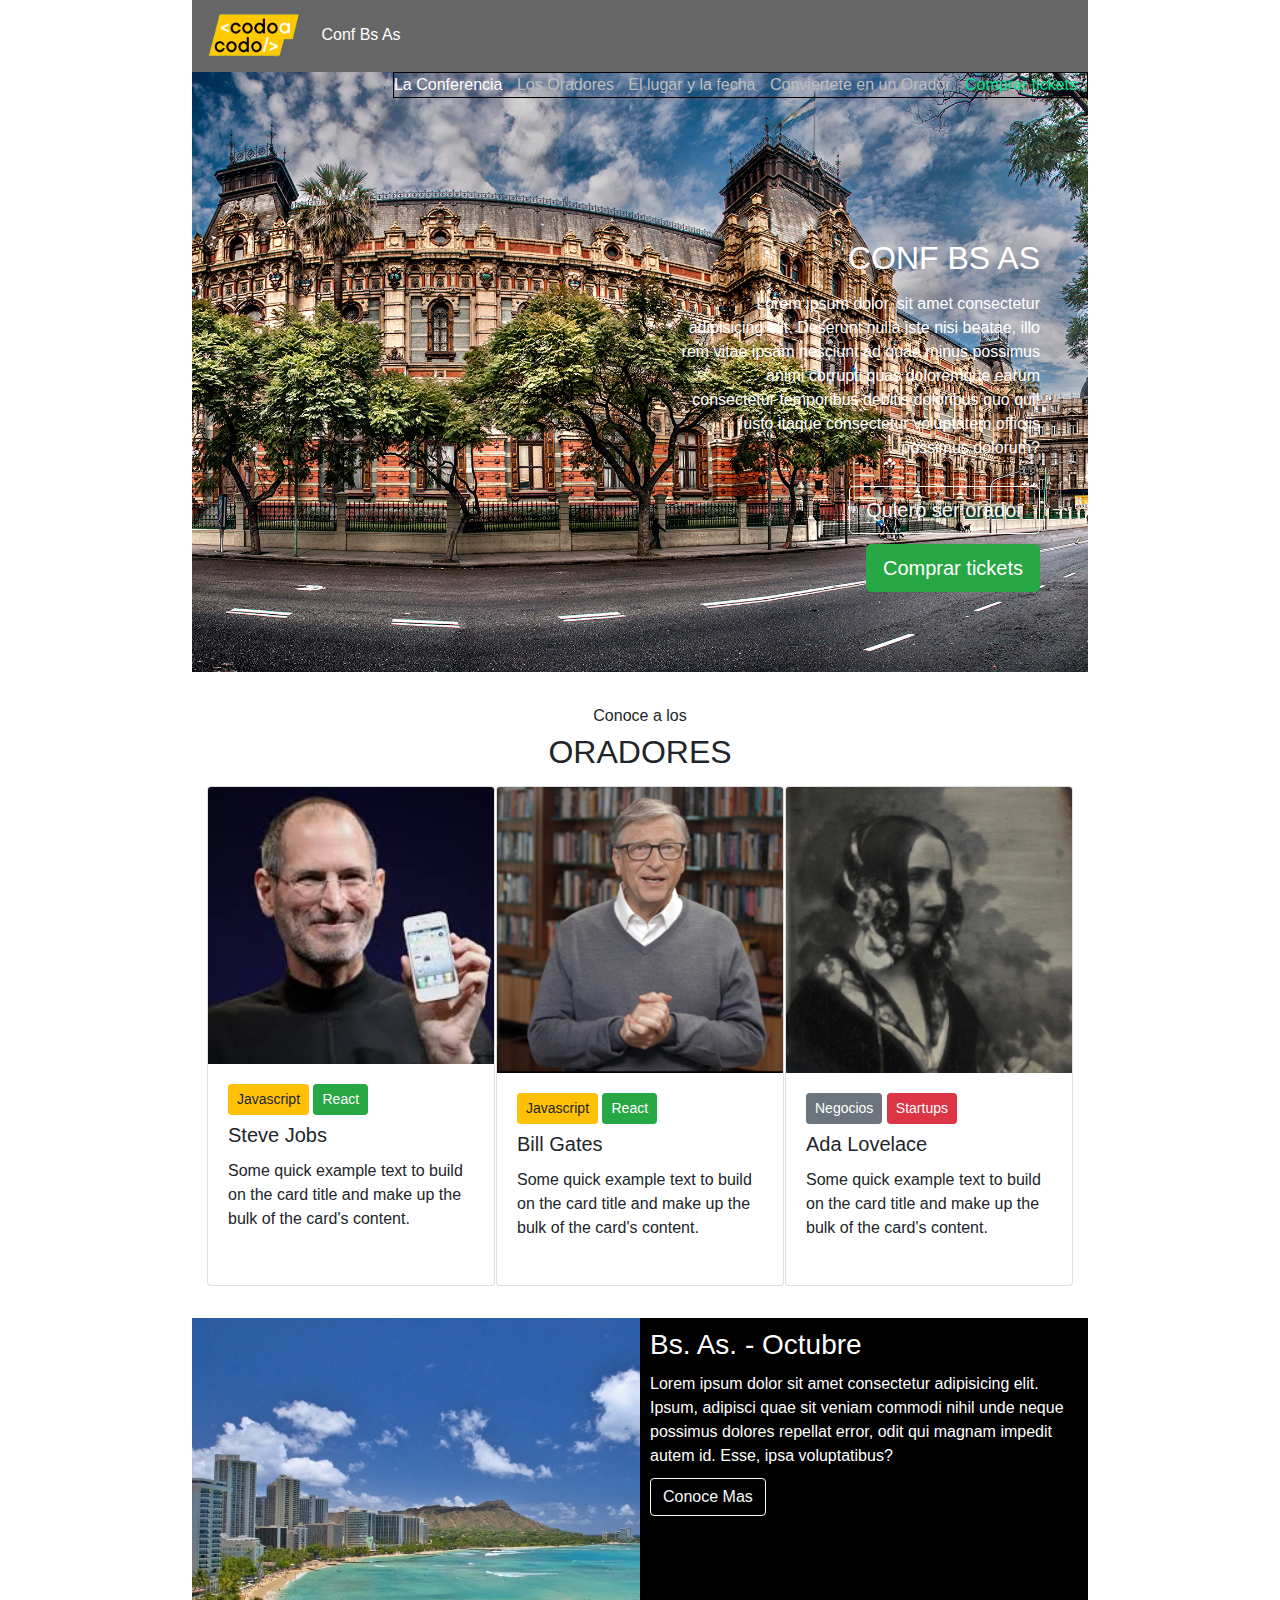
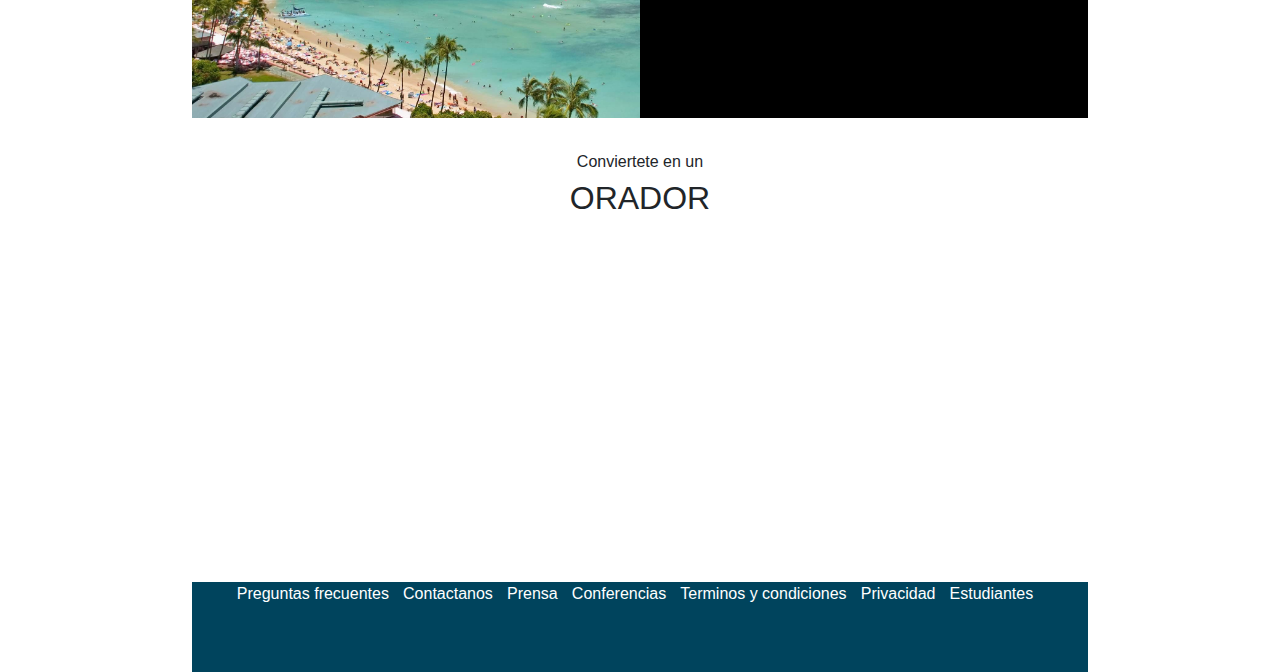
==== index.html @ 69662eea ""css avanzado"" ====
<!DOCTYPE html>
<html lang="en">

<head>
    <meta charset="UTF-8">
    <meta http-equiv="X-UA-Compatible" content="IE=edge">
    <meta name="viewport" content="width=device-width, initial-scale=1.0">
    <link rel="stylesheet" href="https://cdn.jsdelivr.net/npm/bootstrap@4.3.1/dist/css/bootstrap.min.css"
        integrity="sha384-ggOyR0iXCbMQv3Xipma34MD+dH/1fQ784/j6cY/iJTQUOhcWr7x9JvoRxT2MZw1T" crossorigin="anonymous">
    <link rel="stylesheet" href="./css/estilo.css">
    <title>Document</title>
</head>

<body>
    <nav>
        <img src="./media/codoacodo.png" alt="Logo Codo a Codo">
        <span id="titulo">Conf Bs As</span>
        <ul>
            <li>La Conferencia</li>
            <li>Los Oradores</li>
            <li>El lugar y la fecha</li>
            <li>Conviertete en un Orador</li>
            <li>Comprar tickets</li>
        </ul>
    </nav>
    <main>
        <section id="seccion_1">
            <article>
                <h2>Conf Bs As</h2>
                <p>Lorem ipsum dolor, sit amet consectetur adipisicing elit. Deserunt nulla iste nisi beatae, illo rem vitae
                    ipsam nesciunt ad quae minus possimus animi corrupti quas doloremque earum consectetur temporibus
                    debitis doloribus quo qui! Iusto itaque consectetur voluptatem officiis possimus dolorum?</p>
                <button class="btn btn-lg btn-outline-light">Quiero ser orador</button>
                <button class="btn btn-lg btn-success">Comprar tickets</button>
            </article>
        </section>

        <section id="seccion_2">
            <div class="subtitle">Conoce a los</div>
            <h2>Oradores</h2>
            <div class="container">
                <div class="card">
                    <img class="card-img-top" src="./media/steve.jpg" alt="Card image cap">
                    <div class="card-body">
                        <a href="#" class="btn btn-sm btn-warning">Javascript</a>
                        <a href="#" class="btn btn-sm btn-success">React</a>
                        <h5 class="card-title mt-2">Steve Jobs</h5>
                        <p class="card-text">Some quick example text to build on the card title and make up the bulk of
                            the
                            card's content.</p>
                    </div>
                </div>
                <div class="card">
                    <img class="card-img-top" src="./media/bill.jpg" alt="Card image cap">
                    <div class="card-body">
                        <a href="#" class="btn btn-sm btn-warning">Javascript</a>
                        <a href="#" class="btn btn-sm btn-success">React</a>
                        <h5 class="card-title mt-2">Bill Gates</h5>
                        <p class="card-text">Some quick example text to build on the card title and make up the bulk of
                            the
                            card's content.</p>
                    </div>
                </div>
                <div class="card">
                    <img class="card-img-top" src="./media/ada.jpeg" alt="Card image cap">
                    <div class="card-body">
                        <a href="#" class="btn btn-sm btn-secondary">Negocios</a>
                        <a href="#" class="btn btn-sm btn-danger">Startups</a>
                        <h5 class="card-title mt-2">Ada Lovelace</h5>
                        <p class="card-text">Some quick example text to build on the card title and make up the bulk of
                            the
                            card's content.</p>
                    </div>
                </div>
            </div>
        </section>

        <section id="seccion_3">
            <article id="playa"></article>
            <article id="texto">
                <h3>Bs. As. - Octubre</h3>
                <p>Lorem ipsum dolor sit amet consectetur adipisicing elit. Ipsum, adipisci quae sit veniam commodi
                    nihil unde neque possimus dolores repellat error, odit qui magnam impedit autem id. Esse, ipsa
                    voluptatibus?</p>
                <button class="btn btn-outline-light">Conoce Mas</button>
            </article>
        </section>
        <section id="seccion_4">
            <div class="subtitle">Conviertete en un</div>
            <h2>Orador</h2>
        </section>
    </main>
    <footer>
        <ul>
            <li>Preguntas frecuentes</li>
            <li>Contactanos</li>
            <li>Prensa</li>
            <li>Conferencias</li>
            <li>Terminos y condiciones</li>
            <li>Privacidad</li>
            <li>Estudiantes</li>
        </ul>
    </footer>

</body>

</html>
---- css/estilo.css ----
:root{
    --alto_seccion: 600px;
    --verde: #09e390;
    --letra_blanca: #ffffff;
    --letra_gris_claro: #bebdbd;
    --color_header: #666666;
    --color_footer: #00445d;
    --alto_nav: 70px;
    --alto_footer: 90px;
}

*{
    margin:0;
    padding:0;
}

/* definiciones generales para las listas */
ul li {
    text-decoration: none;
    margin-right: 10px;
}

body{
    width: 70%;
    margin: 0 auto 0 auto;
}

.subtitle{
    text-align: center;
    font-size: 1em;
    margin: 0 auto 0 auto;
}

h2 {
    text-transform: uppercase;
    margin-top: 5px;
    margin-bottom: 15px;
    text-align: center;
    width: 100%;
}

nav{
    min-height:var(--alto_nav);
    background-color: var(--color_header);
}

#titulo {
    color: var(--letra_blanca);
}

nav img, span, ul{
    display: inline;
}

nav img {
    width: 125px;
}

nav ul{
    vertical-align: middle;
    border: 1px solid black;
    float: right;
}

nav ul li{
    display: inline;
    color: var(--letra_gris_claro);
}

nav ul li:first-child{
    color: var(--letra_blanca);
}

nav ul li:last-child{
    color:var(--verde);
}

section{
    margin-bottom: 2rem;
}

#seccion_1{
    height: var(--alto_seccion);
    width: 100%;
    background-image: url("../media/ba1.jpg");
    background-image: rgba(0,0,0,0.6);
    background-repeat: no-repeat;
    background-size: cover;
    color: var(--letra_blanca);
}

#seccion_1 article{
    opacity: 1;
    position: relative;
    top: calc(var(--alto_seccion) / 5);
    margin-right: 3rem;
    width: 40%;
    float: right;
    text-align: right;
}

#seccion_1 h2{
    text-align: right;
}

/* contenedor de las cards */
.container {
    height: 500px;
    display: flex;
    flex-direction: row;
    flex-wrap: wrap;
    flex-flow: row;
    justify-content: space-between;
}

.card{
    width: 18rem;
}

#seccion_3 {
    height: 400px;
}

#seccion_4 {
    height: 400px;
}

#playa{
    width: 50%;
    height: 100%;
    float: left;
    background-image: url("../media/honolulu.jpg");
    background-color: #000000;
    background-repeat: no-repeat;
    background-size: cover;
}

#texto{
    color:var(--letra_blanca);
    background-color: #000000;
    width: 50%;
    height: 100%;
    float: right;
}

#texto p, h3, button{
    margin: 10px auto auto 10px;
}

footer{
    min-height: var(--alto_footer);
    width: 100%;
    background-color: var(--color_footer);
}

footer ul{
    margin: auto;
    display: flex;
    flex-wrap: wrap;
    justify-content: space-between;
    align-items: center;
    width: 90%; 
}

footer ul li{
    text-align: center;
    color:var(--letra_blanca);
    display: inline-flex;
}
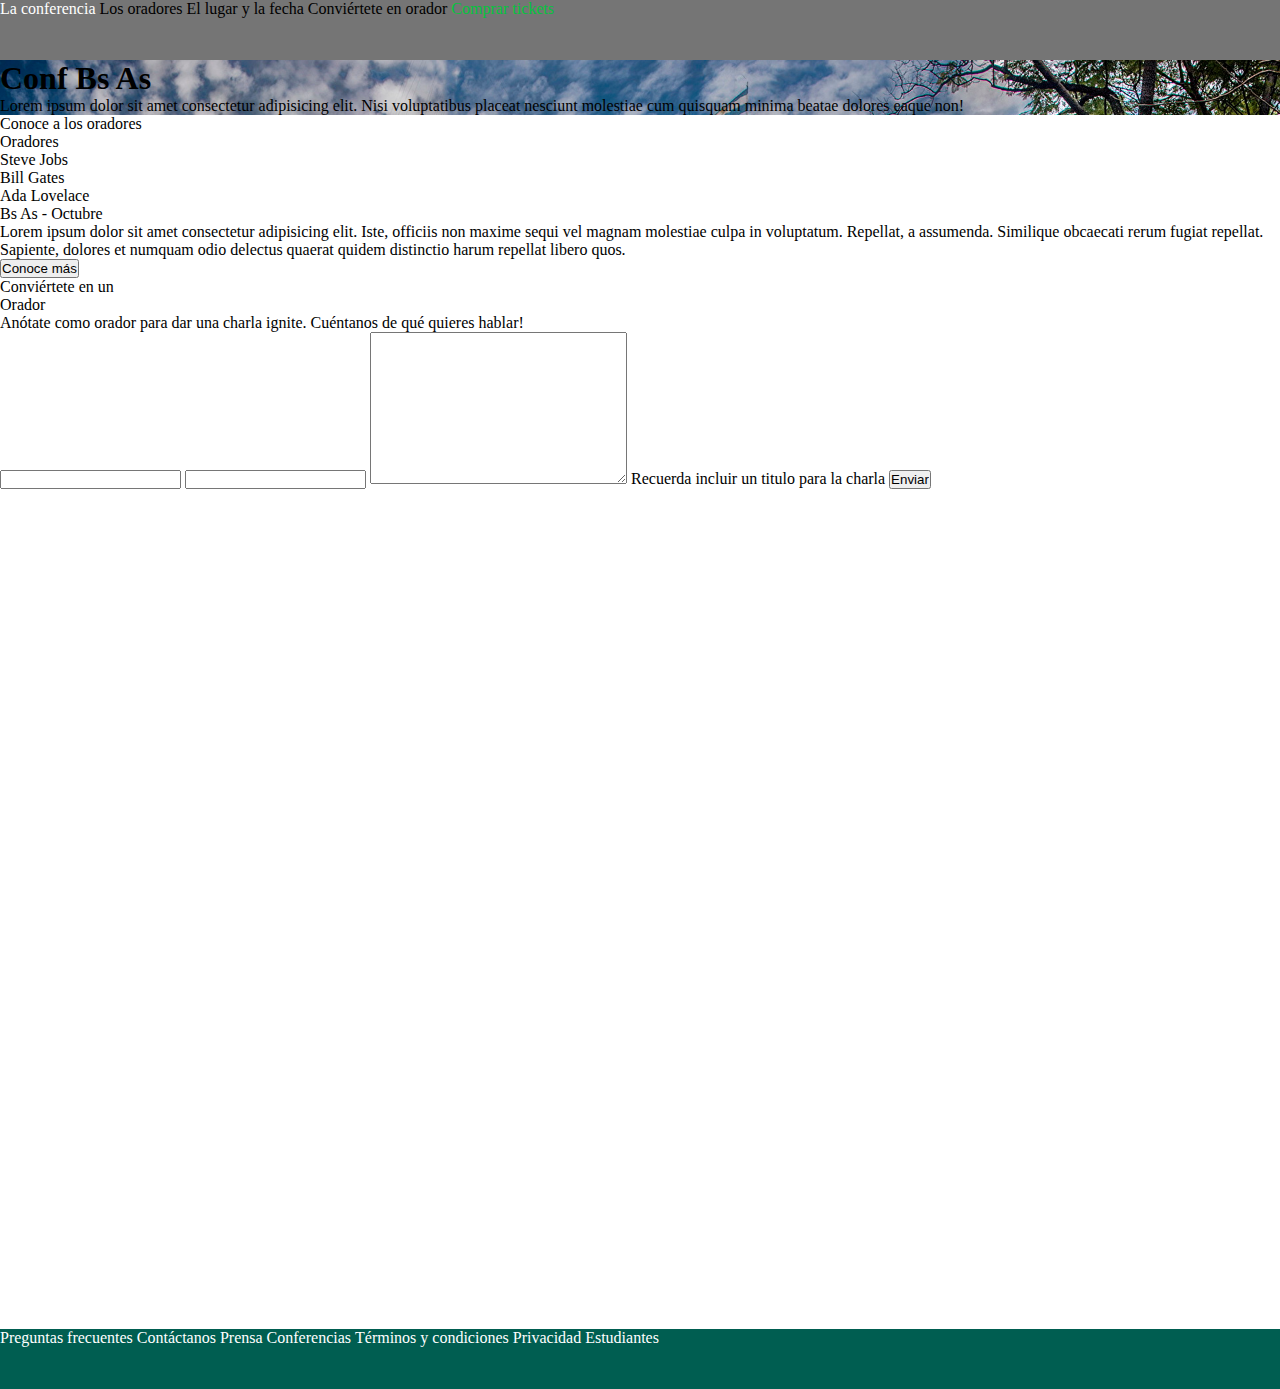
==== commit f32f73dd: "version mpc" ====
--- a/index.html
+++ b/index.html
@@ -1,107 +1,72 @@
 <!DOCTYPE html>
 <html lang="en">
-
 <head>
     <meta charset="UTF-8">
     <meta http-equiv="X-UA-Compatible" content="IE=edge">
     <meta name="viewport" content="width=device-width, initial-scale=1.0">
-    <link rel="stylesheet" href="https://cdn.jsdelivr.net/npm/bootstrap@4.3.1/dist/css/bootstrap.min.css"
-        integrity="sha384-ggOyR0iXCbMQv3Xipma34MD+dH/1fQ784/j6cY/iJTQUOhcWr7x9JvoRxT2MZw1T" crossorigin="anonymous">
     <link rel="stylesheet" href="./css/estilo.css">
-    <title>Document</title>
+    <title>Ejercicio Integrador 1</title>
 </head>
-
 <body>
     <nav>
-        <img src="./media/codoacodo.png" alt="Logo Codo a Codo">
-        <span id="titulo">Conf Bs As</span>
         <ul>
-            <li>La Conferencia</li>
-            <li>Los Oradores</li>
+            <li>La conferencia</li>
+            <li>Los oradores</li>
             <li>El lugar y la fecha</li>
-            <li>Conviertete en un Orador</li>
+            <li>Conviértete en orador</li>
             <li>Comprar tickets</li>
         </ul>
     </nav>
     <main>
-        <section id="seccion_1">
+        <section id="seccion1">
+            <h1>Conf Bs As</h1>
+            <p>Lorem ipsum dolor sit amet consectetur adipisicing elit. Nisi voluptatibus placeat nesciunt molestiae cum quisquam minima beatae dolores eaque non!</p>
+        </section>
+        <section>
+            <div>Conoce a los oradores</div>
+            <div>Oradores</div>
             <article>
-                <h2>Conf Bs As</h2>
-                <p>Lorem ipsum dolor, sit amet consectetur adipisicing elit. Deserunt nulla iste nisi beatae, illo rem vitae
-                    ipsam nesciunt ad quae minus possimus animi corrupti quas doloremque earum consectetur temporibus
-                    debitis doloribus quo qui! Iusto itaque consectetur voluptatem officiis possimus dolorum?</p>
-                <button class="btn btn-lg btn-outline-light">Quiero ser orador</button>
-                <button class="btn btn-lg btn-success">Comprar tickets</button>
+                Steve Jobs
+            </article>
+            <article>
+                Bill Gates
+            </article>
+            <article>
+                Ada Lovelace
             </article>
         </section>
-
-        <section id="seccion_2">
-            <div class="subtitle">Conoce a los</div>
-            <h2>Oradores</h2>
-            <div class="container">
-                <div class="card">
-                    <img class="card-img-top" src="./media/steve.jpg" alt="Card image cap">
-                    <div class="card-body">
-                        <a href="#" class="btn btn-sm btn-warning">Javascript</a>
-                        <a href="#" class="btn btn-sm btn-success">React</a>
-                        <h5 class="card-title mt-2">Steve Jobs</h5>
-                        <p class="card-text">Some quick example text to build on the card title and make up the bulk of
-                            the
-                            card's content.</p>
-                    </div>
-                </div>
-                <div class="card">
-                    <img class="card-img-top" src="./media/bill.jpg" alt="Card image cap">
-                    <div class="card-body">
-                        <a href="#" class="btn btn-sm btn-warning">Javascript</a>
-                        <a href="#" class="btn btn-sm btn-success">React</a>
-                        <h5 class="card-title mt-2">Bill Gates</h5>
-                        <p class="card-text">Some quick example text to build on the card title and make up the bulk of
-                            the
-                            card's content.</p>
-                    </div>
-                </div>
-                <div class="card">
-                    <img class="card-img-top" src="./media/ada.jpeg" alt="Card image cap">
-                    <div class="card-body">
-                        <a href="#" class="btn btn-sm btn-secondary">Negocios</a>
-                        <a href="#" class="btn btn-sm btn-danger">Startups</a>
-                        <h5 class="card-title mt-2">Ada Lovelace</h5>
-                        <p class="card-text">Some quick example text to build on the card title and make up the bulk of
-                            the
-                            card's content.</p>
-                    </div>
-                </div>
-            </div>
+        <section>
+            <article></article>
+            <article>
+                <div>Bs As - Octubre</div>
+                <div>Lorem ipsum dolor sit amet consectetur adipisicing elit. Iste, officiis non maxime sequi vel magnam molestiae culpa in voluptatum. Repellat, a assumenda. Similique obcaecati rerum fugiat repellat. Sapiente, dolores et numquam odio delectus quaerat quidem distinctio harum repellat libero quos.</div>
+                <button>Conoce más</button>
+            </article>
+            
         </section>
-
-        <section id="seccion_3">
-            <article id="playa"></article>
-            <article id="texto">
-                <h3>Bs. As. - Octubre</h3>
-                <p>Lorem ipsum dolor sit amet consectetur adipisicing elit. Ipsum, adipisci quae sit veniam commodi
-                    nihil unde neque possimus dolores repellat error, odit qui magnam impedit autem id. Esse, ipsa
-                    voluptatibus?</p>
-                <button class="btn btn-outline-light">Conoce Mas</button>
-            </article>
-        </section>
-        <section id="seccion_4">
-            <div class="subtitle">Conviertete en un</div>
-            <h2>Orador</h2>
+        <section>
+            <div>Conviértete en un</div>
+            <div>Orador</div>
+            <p>Anótate como orador para dar una charla ignite. Cuéntanos de qué quieres hablar!</p>
+            <form action="#">
+                <input type="text">
+                <input type="text" name="" id="">
+                <textarea name="" id="" cols="30" rows="10"></textarea>
+                <span>Recuerda incluir un titulo para la charla</span>
+                <input type="submit" value="Enviar">
+            </form>
         </section>
     </main>
     <footer>
         <ul>
             <li>Preguntas frecuentes</li>
-            <li>Contactanos</li>
+            <li>Contáctanos</li>
             <li>Prensa</li>
             <li>Conferencias</li>
-            <li>Terminos y condiciones</li>
+            <li>Términos y condiciones</li>
             <li>Privacidad</li>
             <li>Estudiantes</li>
         </ul>
     </footer>
-
 </body>
-
 </html>--- a/css/estilo.css
+++ b/css/estilo.css
@@ -1,170 +1,42 @@
 :root{
-    --alto_seccion: 600px;
-    --verde: #09e390;
-    --letra_blanca: #ffffff;
-    --letra_gris_claro: #bebdbd;
-    --color_header: #666666;
-    --color_footer: #00445d;
-    --alto_nav: 70px;
-    --alto_footer: 90px;
+    --letrablanca: #ffffff;
+    --letraverde: #04c43d;
+    --fondo-footer: #005e51;
+    --alto:60px;
+}
+*{
+    margin: 0;
+    padding: 0;
+    position: relative;
 }
 
-*{
-    margin:0;
-    padding:0;
-}
-
-/* definiciones generales para las listas */
-ul li {
-    text-decoration: none;
-    margin-right: 10px;
-}
-
-body{
-    width: 70%;
-    margin: 0 auto 0 auto;
-}
-
-.subtitle{
-    text-align: center;
-    font-size: 1em;
-    margin: 0 auto 0 auto;
-}
-
-h2 {
-    text-transform: uppercase;
-    margin-top: 5px;
-    margin-bottom: 15px;
-    text-align: center;
-    width: 100%;
+ul li{
+    display: inline;
 }
 
 nav{
-    min-height:var(--alto_nav);
-    background-color: var(--color_header);
+    background-color: #757575;
+    width: 100%;
+    height: var(--alto);
 }
 
-#titulo {
-    color: var(--letra_blanca);
+nav li:first-child{
+    color: var(--letrablanca);
 }
 
-nav img, span, ul{
-    display: inline;
+nav li:last-child{
+    color:var(--letraverde);
 }
 
-nav img {
-    width: 125px;
-}
-
-nav ul{
-    vertical-align: middle;
-    border: 1px solid black;
-    float: right;
-}
-
-nav ul li{
-    display: inline;
-    color: var(--letra_gris_claro);
-}
-
-nav ul li:first-child{
-    color: var(--letra_blanca);
-}
-
-nav ul li:last-child{
-    color:var(--verde);
-}
-
-section{
-    margin-bottom: 2rem;
-}
-
-#seccion_1{
-    height: var(--alto_seccion);
-    width: 100%;
+#seccion1{
     background-image: url("../media/ba1.jpg");
-    background-image: rgba(0,0,0,0.6);
-    background-repeat: no-repeat;
-    background-size: cover;
-    color: var(--letra_blanca);
-}
-
-#seccion_1 article{
-    opacity: 1;
-    position: relative;
-    top: calc(var(--alto_seccion) / 5);
-    margin-right: 3rem;
-    width: 40%;
-    float: right;
-    text-align: right;
-}
-
-#seccion_1 h2{
-    text-align: right;
-}
-
-/* contenedor de las cards */
-.container {
-    height: 500px;
-    display: flex;
-    flex-direction: row;
-    flex-wrap: wrap;
-    flex-flow: row;
-    justify-content: space-between;
-}
-
-.card{
-    width: 18rem;
-}
-
-#seccion_3 {
-    height: 400px;
-}
-
-#seccion_4 {
-    height: 400px;
-}
-
-#playa{
-    width: 50%;
-    height: 100%;
-    float: left;
-    background-image: url("../media/honolulu.jpg");
-    background-color: #000000;
     background-repeat: no-repeat;
     background-size: cover;
 }
-
-#texto{
-    color:var(--letra_blanca);
-    background-color: #000000;
-    width: 50%;
-    height: 100%;
-    float: right;
-}
-
-#texto p, h3, button{
-    margin: 10px auto auto 10px;
-}
-
 footer{
-    min-height: var(--alto_footer);
     width: 100%;
-    background-color: var(--color_footer);
-}
-
-footer ul{
-    margin: auto;
-    display: flex;
-    flex-wrap: wrap;
-    justify-content: space-between;
-    align-items: center;
-    width: 90%; 
-}
-
-footer ul li{
-    text-align: center;
-    color:var(--letra_blanca);
-    display: inline-flex;
-}
-
+    height: var(--alto);
+    margin-top: calc(100vh - var(--alto));
+    color: var(--letrablanca);
+    background-color: var(--fondo-footer);
+}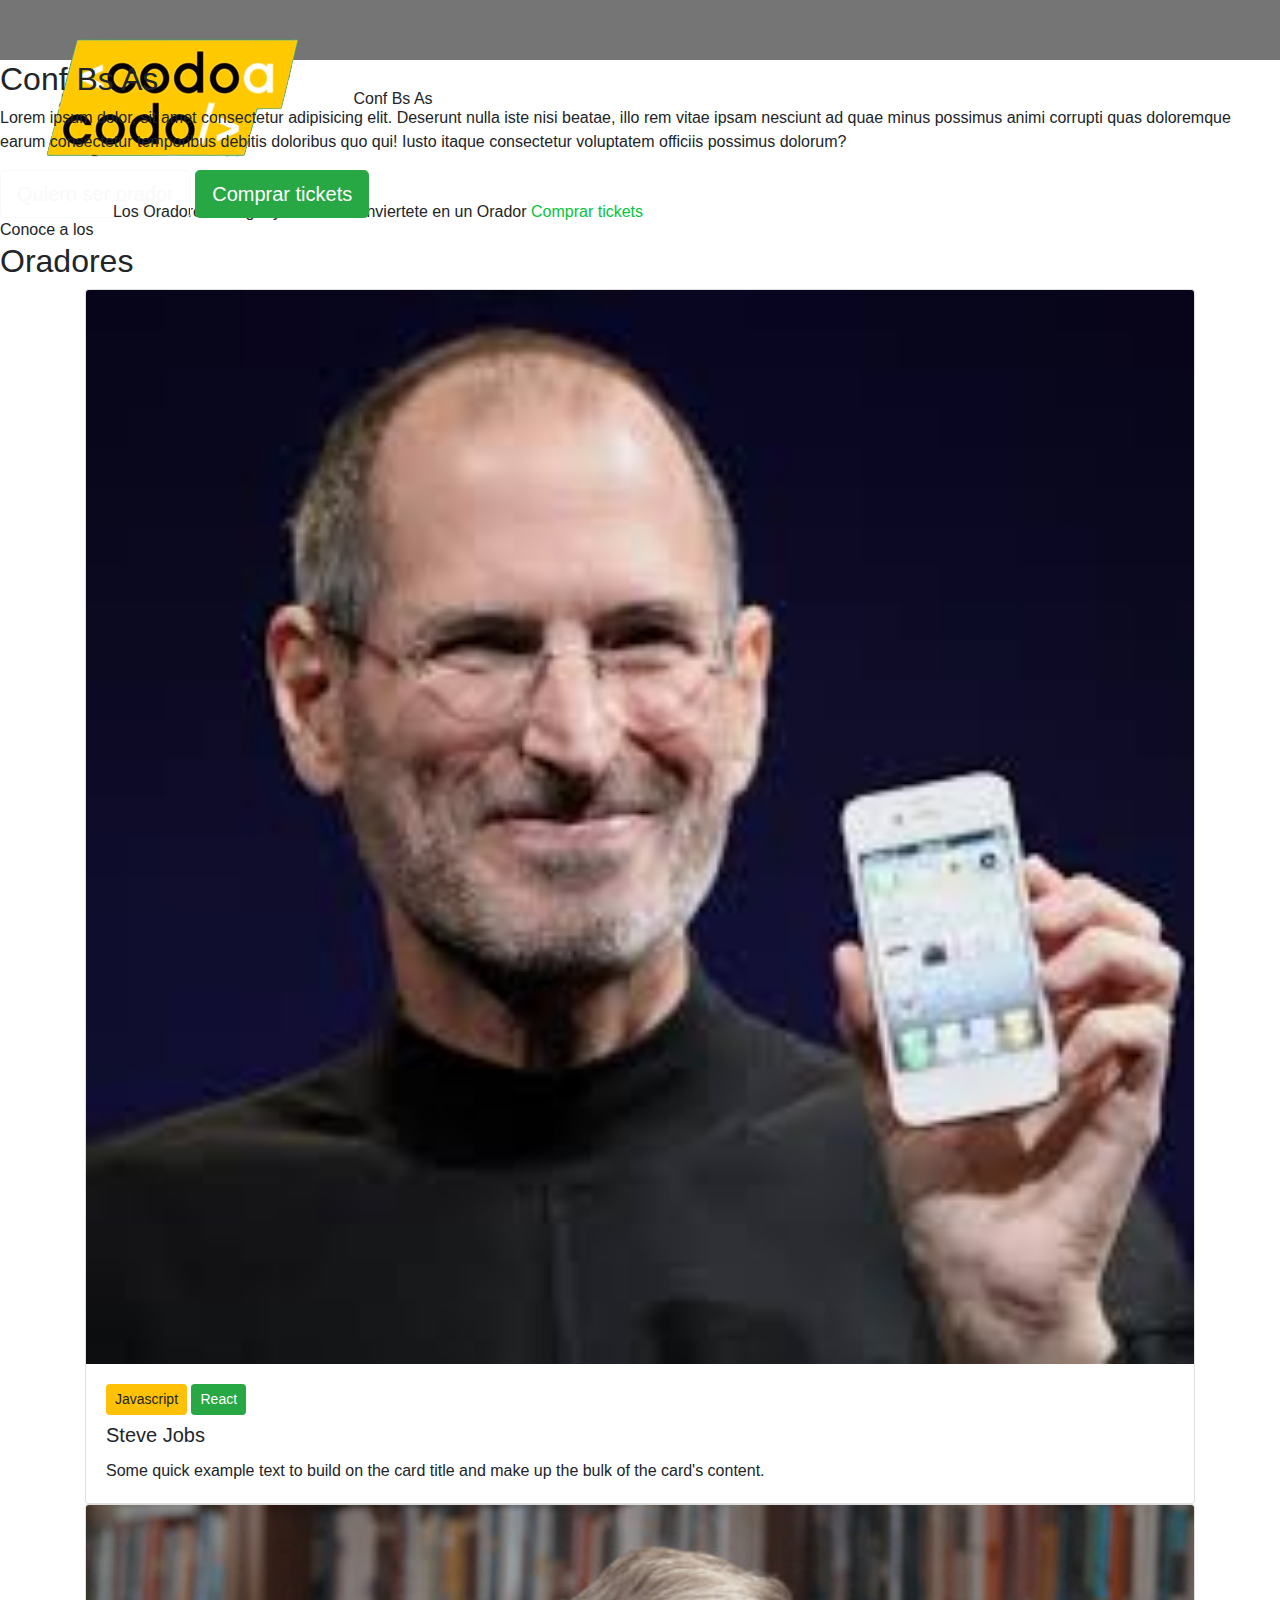
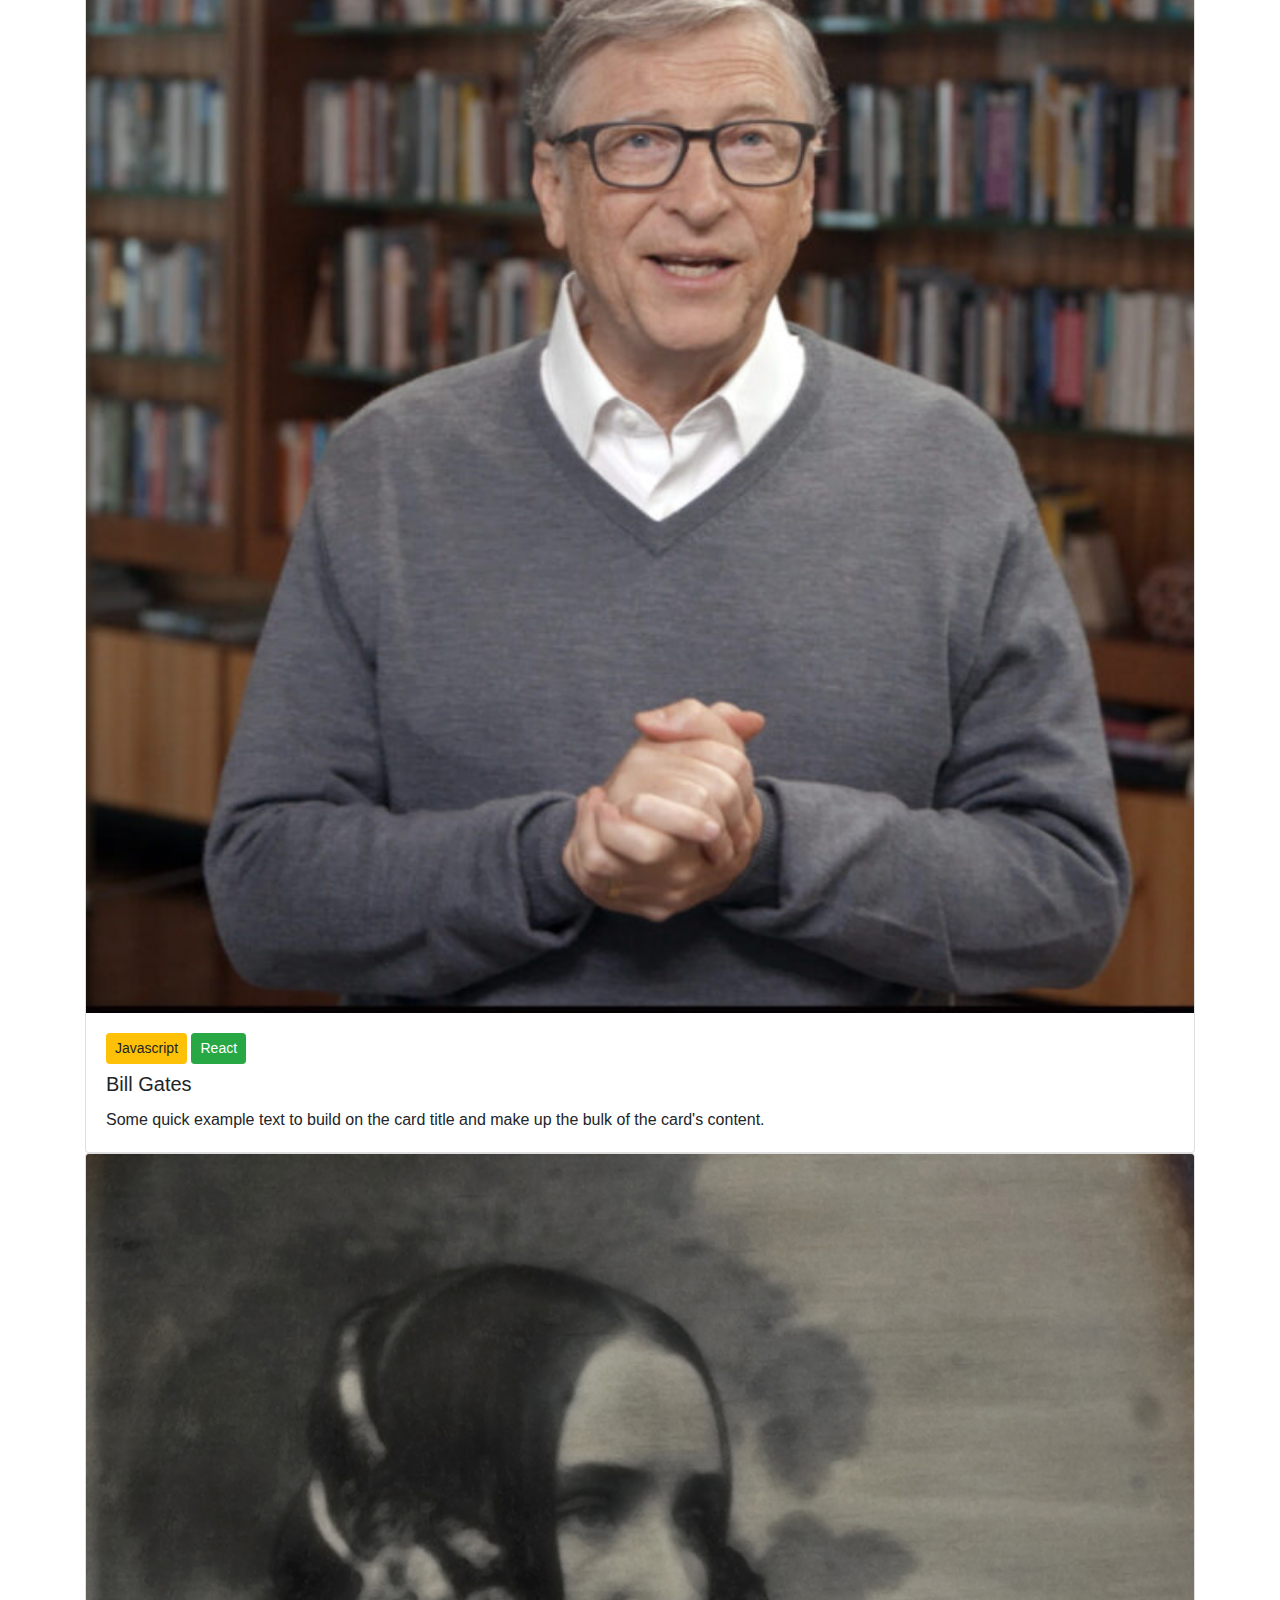
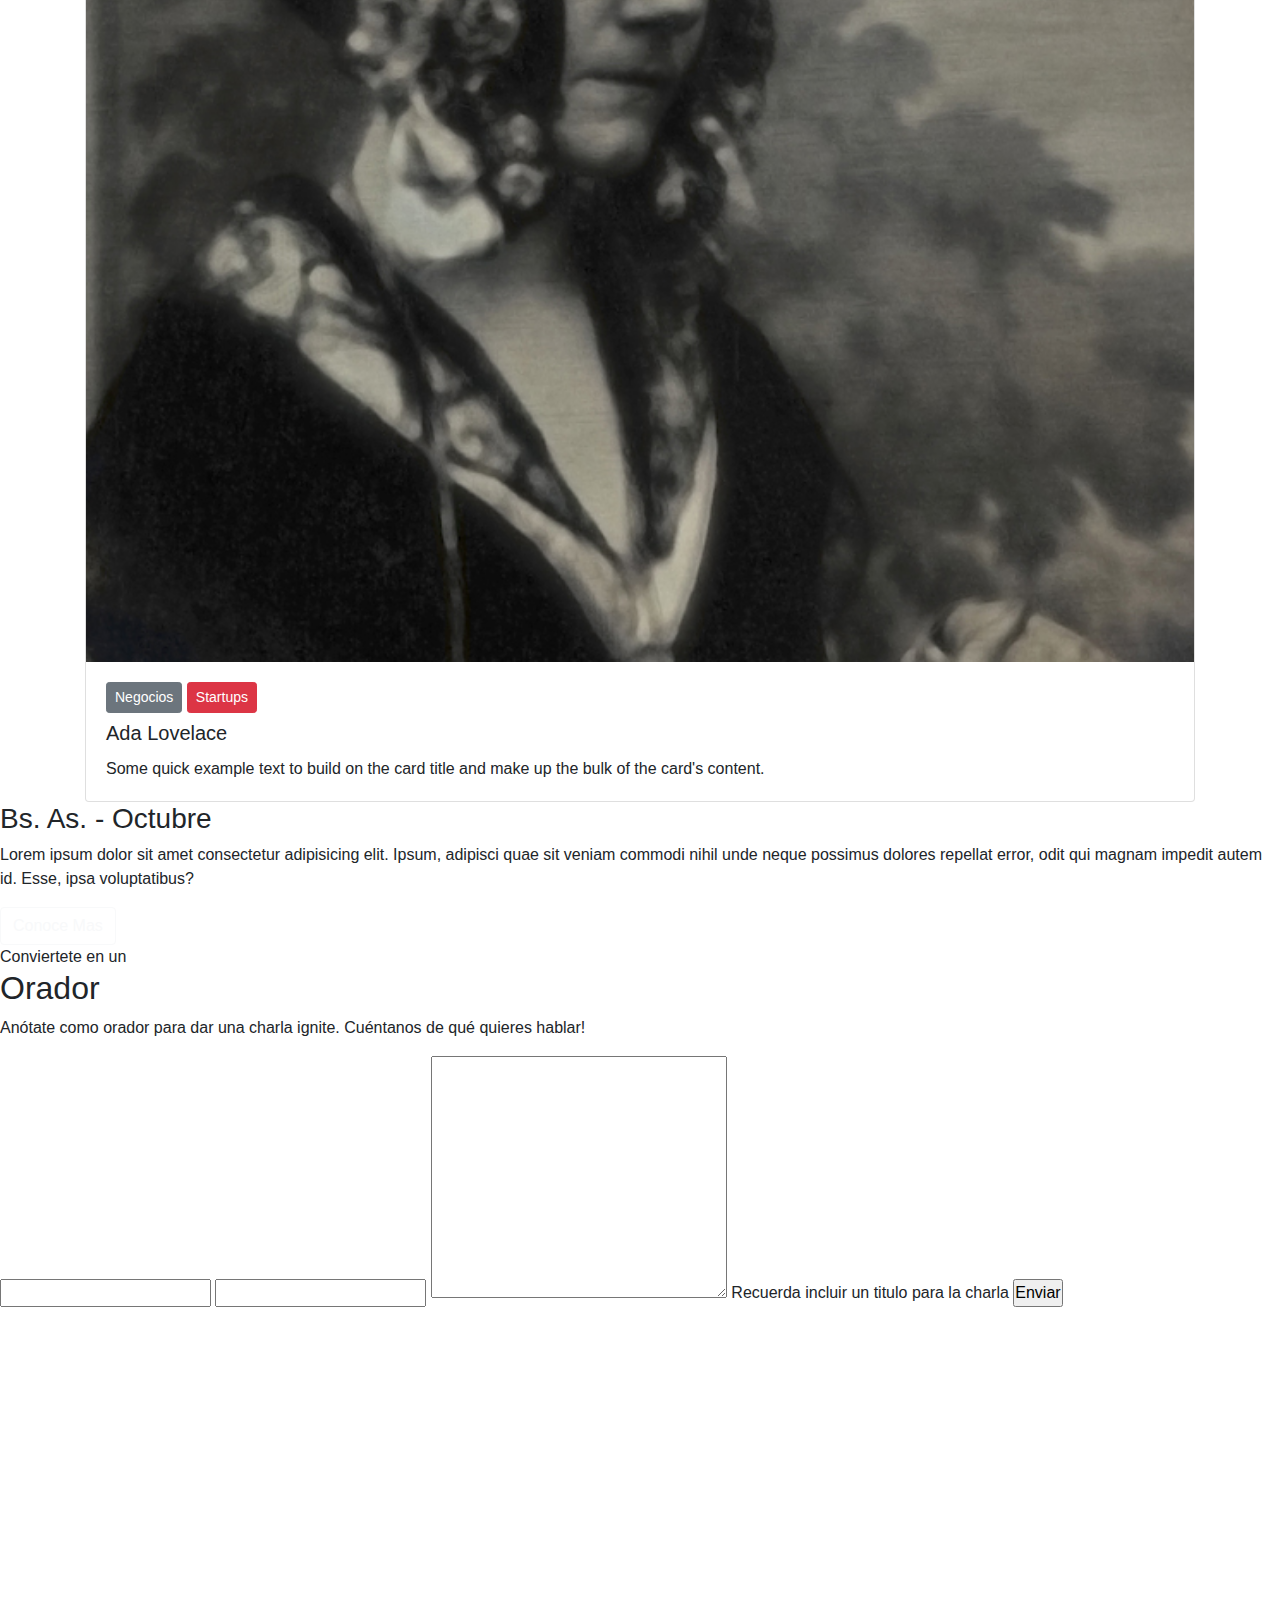
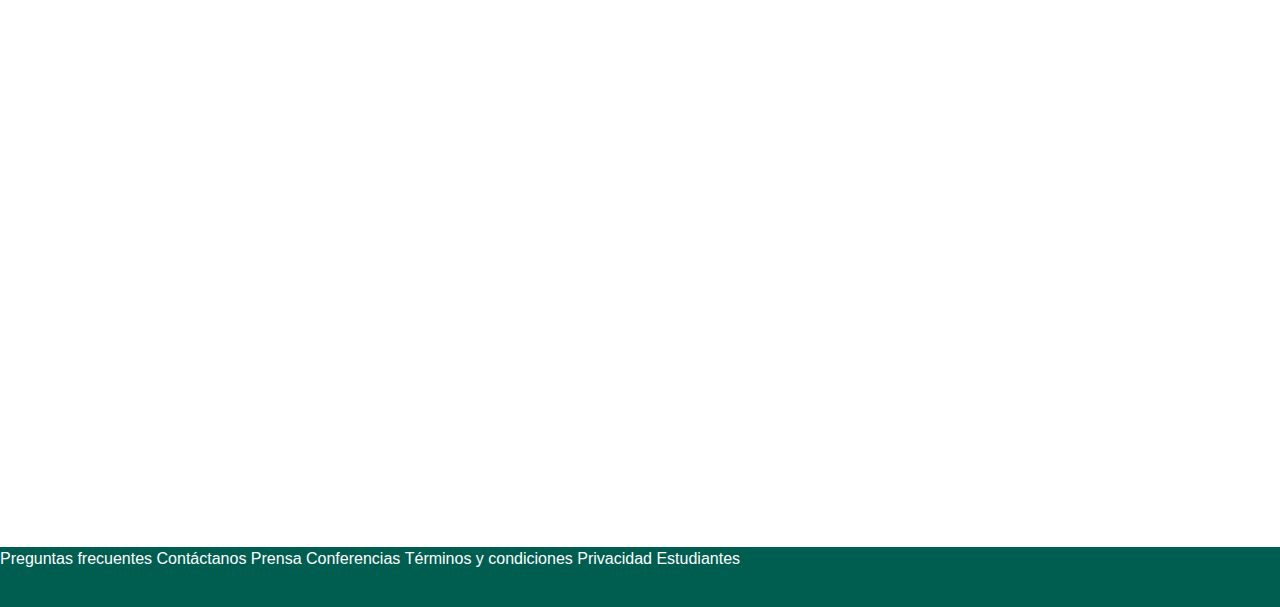
==== commit b8ce1b16: "merged mpc - escalada" ====
--- a/index.html
+++ b/index.html
@@ -4,49 +4,89 @@
     <meta charset="UTF-8">
     <meta http-equiv="X-UA-Compatible" content="IE=edge">
     <meta name="viewport" content="width=device-width, initial-scale=1.0">
+    <link rel="stylesheet" href="https://cdn.jsdelivr.net/npm/bootstrap@4.3.1/dist/css/bootstrap.min.css"
+        integrity="sha384-ggOyR0iXCbMQv3Xipma34MD+dH/1fQ784/j6cY/iJTQUOhcWr7x9JvoRxT2MZw1T" crossorigin="anonymous">
     <link rel="stylesheet" href="./css/estilo.css">
-    <title>Ejercicio Integrador 1</title>
+    <title>Document</title>
 </head>
+
 <body>
     <nav>
+        <img src="./media/codoacodo.png" alt="Logo Codo a Codo">
+        <span id="titulo">Conf Bs As</span>
         <ul>
-            <li>La conferencia</li>
-            <li>Los oradores</li>
+            <li>La Conferencia</li>
+            <li>Los Oradores</li>
             <li>El lugar y la fecha</li>
-            <li>Conviértete en orador</li>
+            <li>Conviertete en un Orador</li>
             <li>Comprar tickets</li>
         </ul>
     </nav>
     <main>
-        <section id="seccion1">
-            <h1>Conf Bs As</h1>
-            <p>Lorem ipsum dolor sit amet consectetur adipisicing elit. Nisi voluptatibus placeat nesciunt molestiae cum quisquam minima beatae dolores eaque non!</p>
-        </section>
-        <section>
-            <div>Conoce a los oradores</div>
-            <div>Oradores</div>
+        <section id="seccion_1">
             <article>
-                Steve Jobs
-            </article>
-            <article>
-                Bill Gates
-            </article>
-            <article>
-                Ada Lovelace
+                <h2>Conf Bs As</h2>
+                <p>Lorem ipsum dolor, sit amet consectetur adipisicing elit. Deserunt nulla iste nisi beatae, illo rem vitae
+                    ipsam nesciunt ad quae minus possimus animi corrupti quas doloremque earum consectetur temporibus
+                    debitis doloribus quo qui! Iusto itaque consectetur voluptatem officiis possimus dolorum?</p>
+                <button class="btn btn-lg btn-outline-light">Quiero ser orador</button>
+                <button class="btn btn-lg btn-success">Comprar tickets</button>
             </article>
         </section>
-        <section>
-            <article></article>
-            <article>
-                <div>Bs As - Octubre</div>
-                <div>Lorem ipsum dolor sit amet consectetur adipisicing elit. Iste, officiis non maxime sequi vel magnam molestiae culpa in voluptatum. Repellat, a assumenda. Similique obcaecati rerum fugiat repellat. Sapiente, dolores et numquam odio delectus quaerat quidem distinctio harum repellat libero quos.</div>
-                <button>Conoce más</button>
+
+        <section id="seccion_2">
+            <div class="subtitle">Conoce a los</div>
+            <h2>Oradores</h2>
+            <div class="container">
+                <div class="card">
+                    <img class="card-img-top" src="./media/steve.jpg" alt="Card image cap">
+                    <div class="card-body">
+                        <a href="#" class="btn btn-sm btn-warning">Javascript</a>
+                        <a href="#" class="btn btn-sm btn-success">React</a>
+                        <h5 class="card-title mt-2">Steve Jobs</h5>
+                        <p class="card-text">Some quick example text to build on the card title and make up the bulk of
+                            the
+                            card's content.</p>
+                    </div>
+                </div>
+                <div class="card">
+                    <img class="card-img-top" src="./media/bill.jpg" alt="Card image cap">
+                    <div class="card-body">
+                        <a href="#" class="btn btn-sm btn-warning">Javascript</a>
+                        <a href="#" class="btn btn-sm btn-success">React</a>
+                        <h5 class="card-title mt-2">Bill Gates</h5>
+                        <p class="card-text">Some quick example text to build on the card title and make up the bulk of
+                            the
+                            card's content.</p>
+                    </div>
+                </div>
+                <div class="card">
+                    <img class="card-img-top" src="./media/ada.jpeg" alt="Card image cap">
+                    <div class="card-body">
+                        <a href="#" class="btn btn-sm btn-secondary">Negocios</a>
+                        <a href="#" class="btn btn-sm btn-danger">Startups</a>
+                        <h5 class="card-title mt-2">Ada Lovelace</h5>
+                        <p class="card-text">Some quick example text to build on the card title and make up the bulk of
+                            the
+                            card's content.</p>
+                    </div>
+                </div>
+            </div>
+        </section>
+
+        <section id="seccion_3">
+            <article id="playa"></article>
+            <article id="texto">
+                <h3>Bs. As. - Octubre</h3>
+                <p>Lorem ipsum dolor sit amet consectetur adipisicing elit. Ipsum, adipisci quae sit veniam commodi
+                    nihil unde neque possimus dolores repellat error, odit qui magnam impedit autem id. Esse, ipsa
+                    voluptatibus?</p>
+                <button class="btn btn-outline-light">Conoce Mas</button>
             </article>
-            
         </section>
-        <section>
-            <div>Conviértete en un</div>
-            <div>Orador</div>
+        <section id="seccion_4">
+            <div class="subtitle">Conviertete en un</div>
+            <h2>Orador</h2>
             <p>Anótate como orador para dar una charla ignite. Cuéntanos de qué quieres hablar!</p>
             <form action="#">
                 <input type="text">
@@ -68,5 +108,7 @@
             <li>Estudiantes</li>
         </ul>
     </footer>
+
 </body>
+
 </html>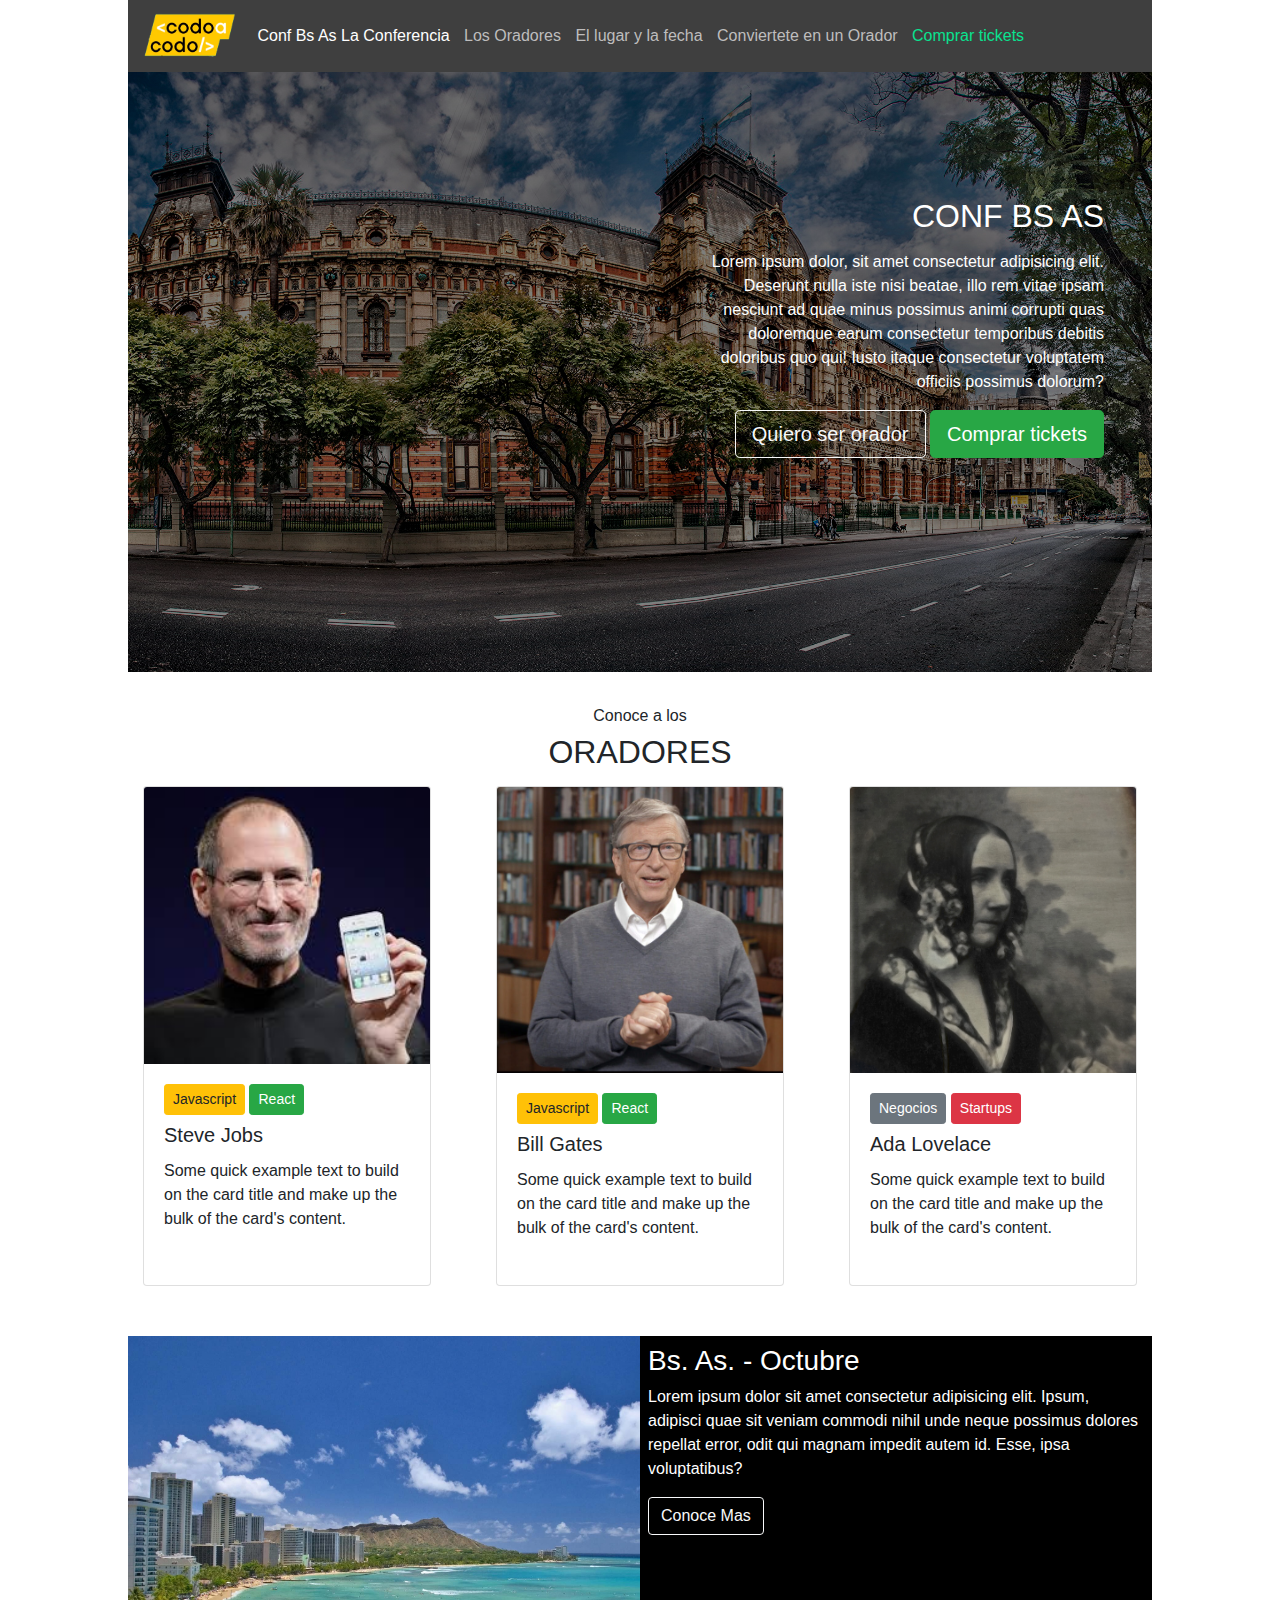
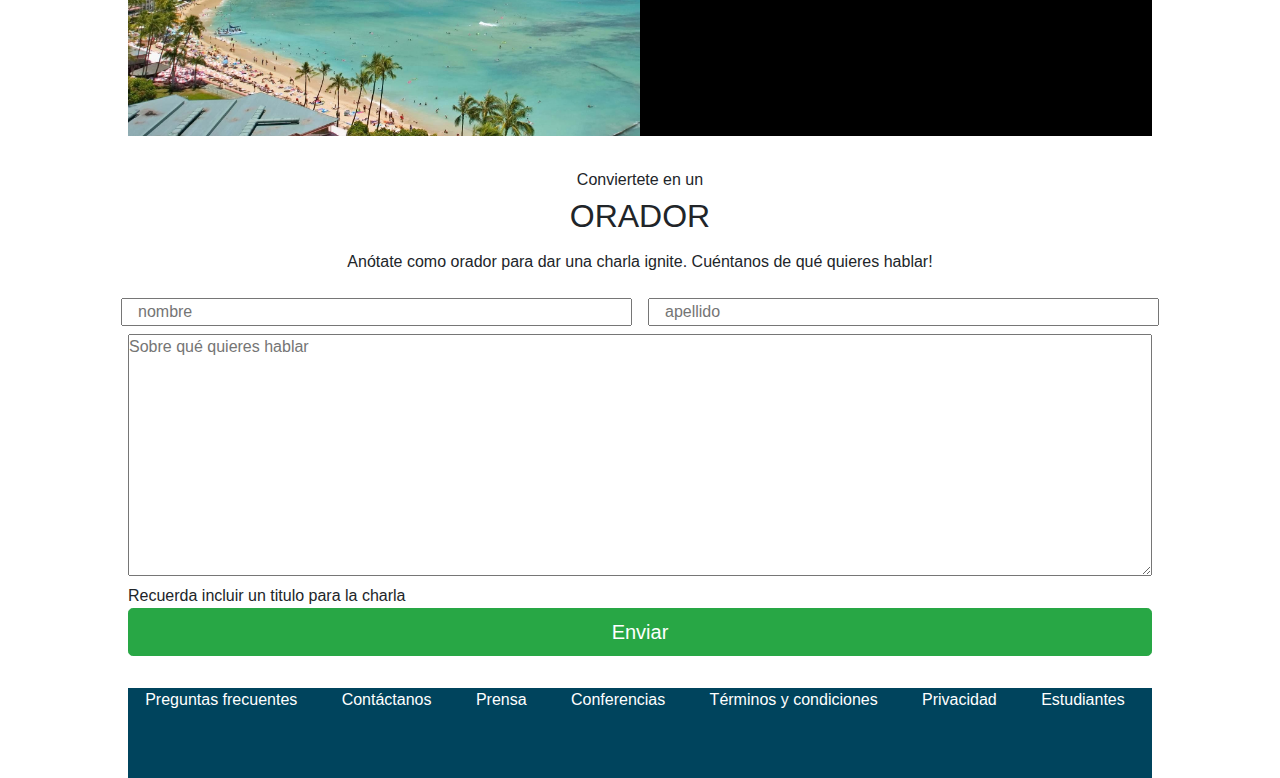
==== commit 8462f8f9: "version funcional" ====
--- a/index.html
+++ b/index.html
@@ -77,23 +77,26 @@
         <section id="seccion_3">
             <article id="playa"></article>
             <article id="texto">
-                <h3>Bs. As. - Octubre</h3>
-                <p>Lorem ipsum dolor sit amet consectetur adipisicing elit. Ipsum, adipisci quae sit veniam commodi
+                <h3 class="m-2">Bs. As. - Octubre</h3>
+                <p class="m-2">Lorem ipsum dolor sit amet consectetur adipisicing elit. Ipsum, adipisci quae sit veniam commodi
                     nihil unde neque possimus dolores repellat error, odit qui magnam impedit autem id. Esse, ipsa
                     voluptatibus?</p>
-                <button class="btn btn-outline-light">Conoce Mas</button>
+                <button class="btn btn-outline-light m-2">Conoce Mas</button>
             </article>
         </section>
+
         <section id="seccion_4">
             <div class="subtitle">Conviertete en un</div>
             <h2>Orador</h2>
             <p>Anótate como orador para dar una charla ignite. Cuéntanos de qué quieres hablar!</p>
             <form action="#">
-                <input type="text">
-                <input type="text" name="" id="">
-                <textarea name="" id="" cols="30" rows="10"></textarea>
+                <div class="row">
+                    <input class="col m-2" type="text" placeholder="nombre">
+                    <input class="col m-2" type="text" name="" id="" placeholder="apellido">
+                </div>
+                <textarea name="" id="" cols="30" rows="10" placeholder="Sobre qué quieres hablar"></textarea>
                 <span>Recuerda incluir un titulo para la charla</span>
-                <input type="submit" value="Enviar">
+                <button class="btn btn-lg btn-success btn-block m-0">Enviar</button>
             </form>
         </section>
     </main>
--- a/css/estilo.css
+++ b/css/estilo.css
@@ -1,42 +1,176 @@
 :root{
-    --letrablanca: #ffffff;
-    --letraverde: #04c43d;
-    --fondo-footer: #005e51;
-    --alto:60px;
+    --alto_seccion: 600px;
+    --seccion_3_height: 400px;
+    --verde: #09e390;
+    --letra_blanca: #ffffff;
+    --letra_gris_claro: #bebdbd;
+    --color_header: #3f3f3f;
+    --color_footer: #00445d;
+    --alto_nav: 70px;
+    --alto_footer: 90px;
 }
+
 *{
-    margin: 0;
-    padding: 0;
+    margin:0;
+    padding:0;
+}
+
+/* definiciones generales para las listas */
+ul li {
+    text-decoration: none;
+    margin-right: 10px;
+}
+
+body{
+    width: 80%;
+    margin: 0 auto 0 auto;
+}
+
+.subtitle{
+    text-align: center;
+    font-size: 1em;
+    margin: 0 auto 0 auto;
+}
+
+h2 {
+    text-transform: uppercase;
+    margin-top: 5px;
+    margin-bottom: 15px;
+    text-align: center;
+    width: 100%;
+}
+
+nav{
+    min-height:var(--alto_nav);
+    background-color: var(--color_header);
     position: relative;
 }
 
-ul li{
+#titulo {
+    color: var(--letra_blanca);
+}
+
+nav img, span, ul{
+    vertical-align: middle;
     display: inline;
 }
 
-nav{
-    background-color: #757575;
-    width: 100%;
-    height: var(--alto);
+nav img {
+    width: 125px;
 }
 
-nav li:first-child{
-    color: var(--letrablanca);
+nav ul li{
+    display: inline;
+    color: var(--letra_gris_claro);
 }
 
-nav li:last-child{
-    color:var(--letraverde);
+nav ul li:first-child{
+    color: var(--letra_blanca);
 }
 
-#seccion1{
-    background-image: url("../media/ba1.jpg");
+nav ul li:last-child{
+    color:var(--verde);
+}
+
+section{
+    margin-bottom: 2rem;
+}
+
+#seccion_1{
+    min-height: var(--alto_seccion);
+    width: 100%;
+    background: linear-gradient(rgba(0, 0, 0, 0.5), rgba(0,0,0,0.5)), url("../media/ba1.jpg");
+    background-repeat: no-repeat;
+    background-size: cover;
+    color: var(--letra_blanca);
+}
+
+#seccion_1 article{
+    position: relative;
+    top: calc(var(--alto_seccion) / 5);
+    margin-right: 3rem;
+    width: 40%;
+    float: right;
+    text-align: right;
+}
+
+#seccion_1 h2{
+    text-align: right;
+}
+
+/* contenedor de las cards */
+
+#seccion_2{
+    min-height: var(--alto_seccion);
+}
+
+.container {
+    height: 500px;
+    display: flex;
+    flex-direction: row;
+    flex-wrap: wrap;
+    flex-flow: row;
+    justify-content: space-between;
+}
+
+.card{
+    width: 18rem;
+}
+
+/* playa */ 
+#seccion_3 {
+    min-height: var(--seccion_3_height);
+}
+
+#playa{
+    width: 50%;
+    min-height: var(--seccion_3_height);
+    float: left;
+    background-image: url("../media/honolulu.jpg");
+    background-color: #000000;
     background-repeat: no-repeat;
     background-size: cover;
 }
+
+#texto{
+    color:var(--letra_blanca);
+    background-color: #000000;
+    width: 50%;
+    min-height: var(--seccion_3_height);
+    float: right;
+}
+
+/* formulario */
+
+#seccion_4 {
+    min-height: 400px;
+}
+
+#seccion_4 p{
+    text-align: center;
+}
+
+#seccion_4 textarea{
+    width: 100%;
+}
+
 footer{
+    min-height: var(--alto_footer);
     width: 100%;
-    height: var(--alto);
-    margin-top: calc(100vh - var(--alto));
-    color: var(--letrablanca);
-    background-color: var(--fondo-footer);
-}+    background-color: var(--color_footer);
+}
+
+footer ul{
+    vertical-align: middle;
+    display: flex;
+    flex-wrap: wrap;
+    justify-content: space-around;
+    align-items: center;
+}
+
+footer ul li{
+    text-align: center;
+    color:var(--letra_blanca);
+    display: inline-flex;
+}
+
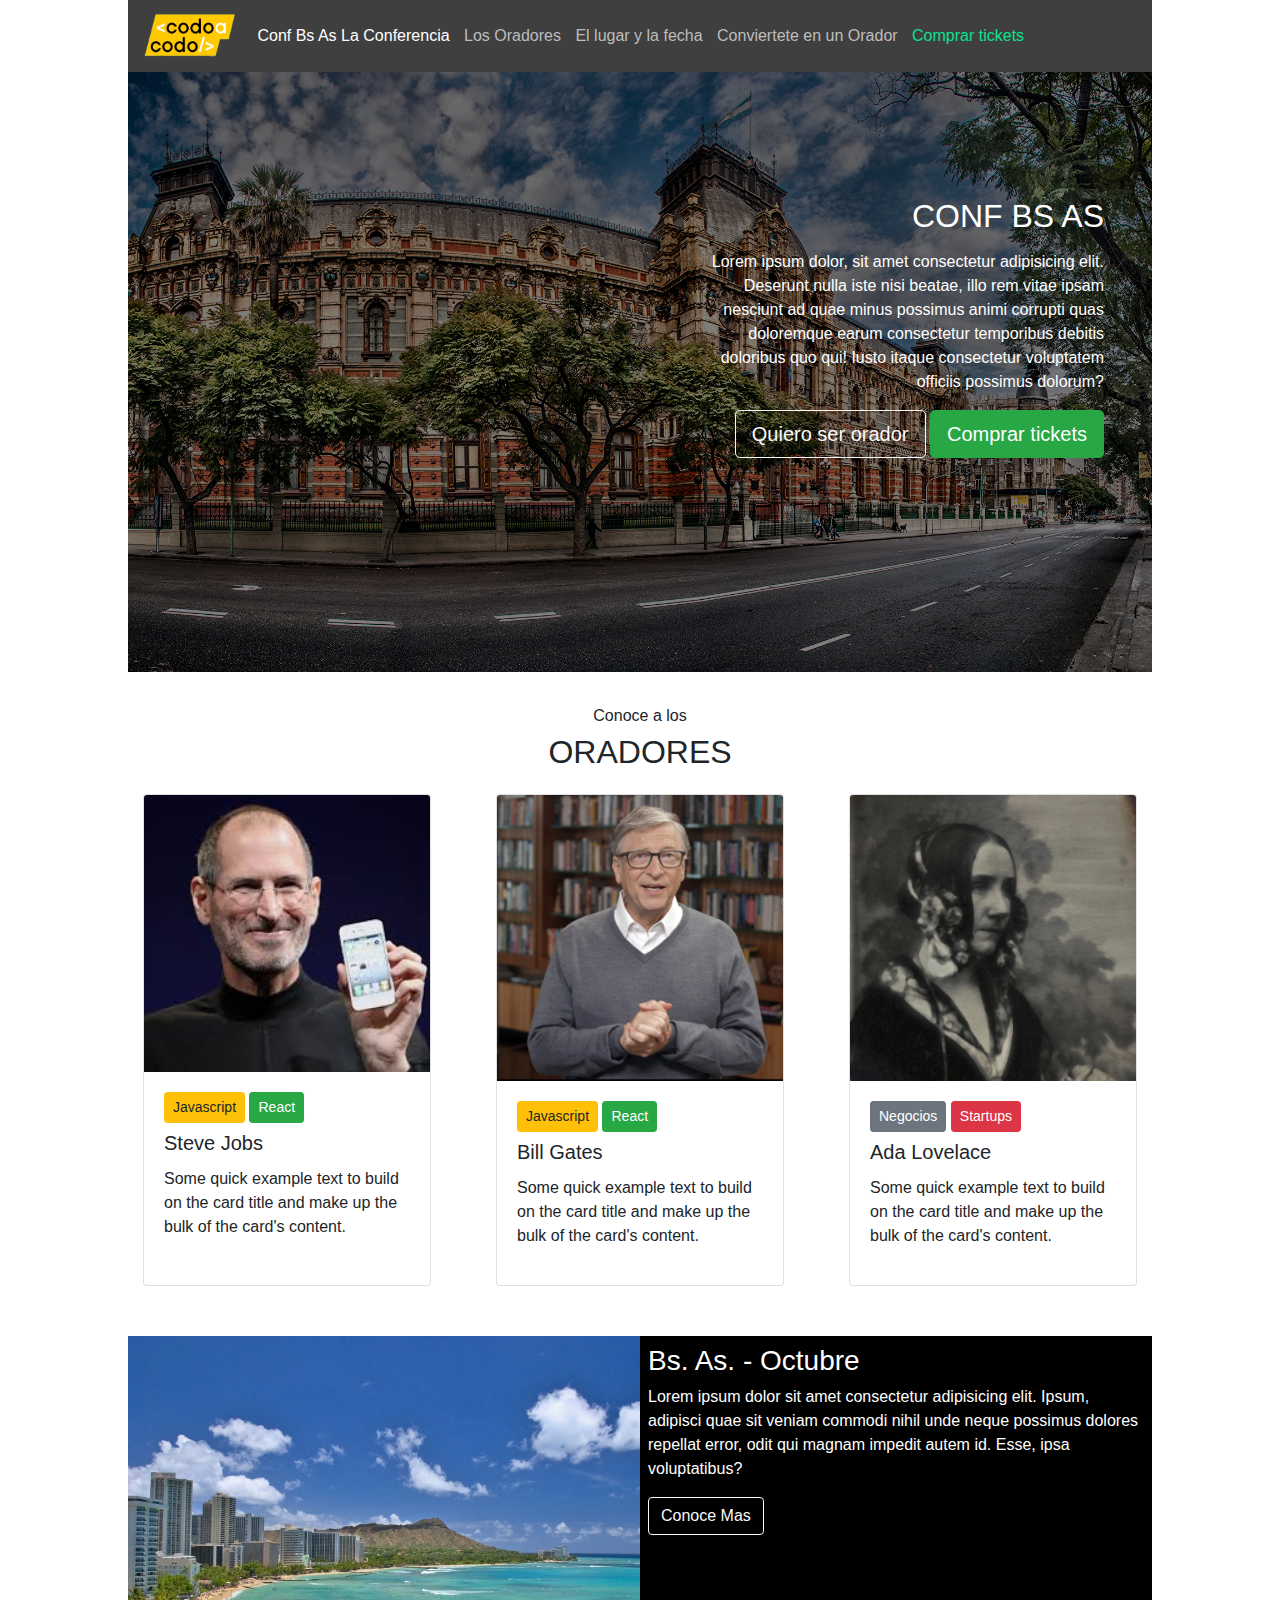
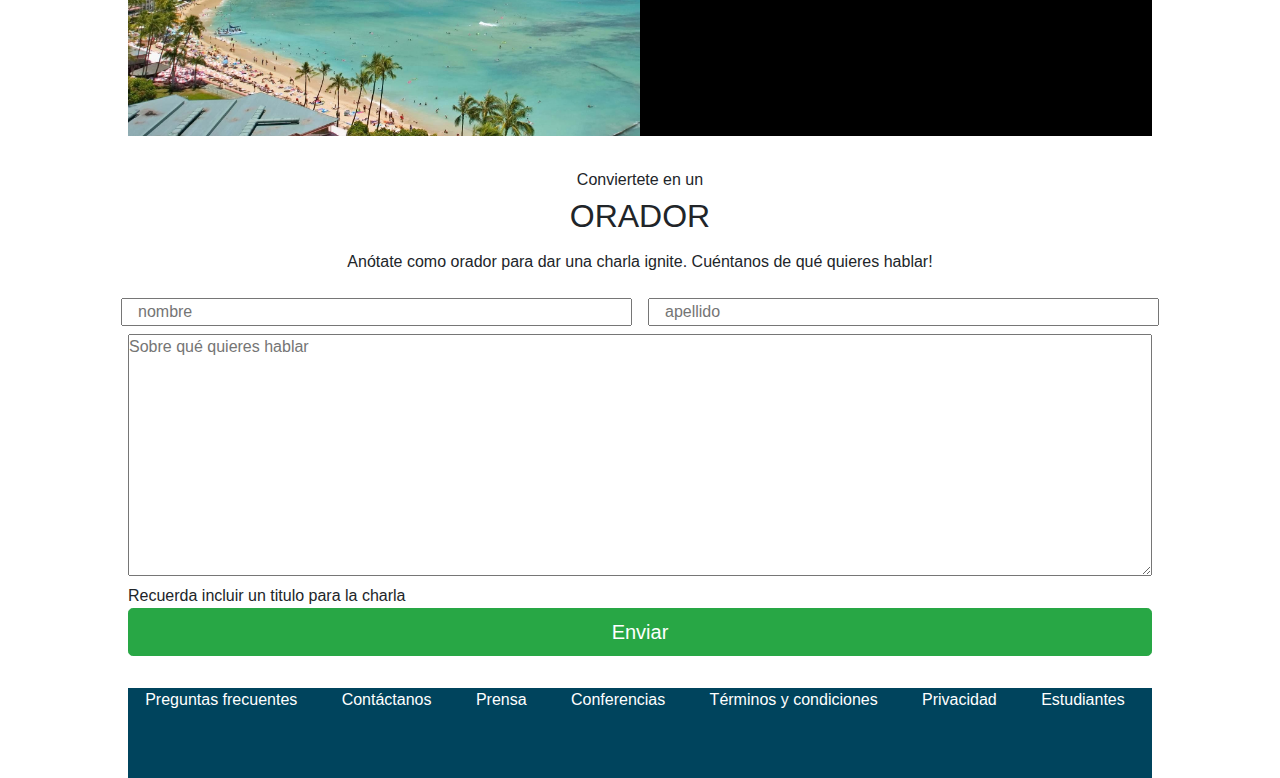
==== commit 3343cdb8: "diseño responsive" ====
--- a/index.html
+++ b/index.html
@@ -38,7 +38,7 @@
             <div class="subtitle">Conoce a los</div>
             <h2>Oradores</h2>
             <div class="container">
-                <div class="card">
+                <div class="card mt-2">
                     <img class="card-img-top" src="./media/steve.jpg" alt="Card image cap">
                     <div class="card-body">
                         <a href="#" class="btn btn-sm btn-warning">Javascript</a>
@@ -49,7 +49,7 @@
                             card's content.</p>
                     </div>
                 </div>
-                <div class="card">
+                <div class="card mt-2">
                     <img class="card-img-top" src="./media/bill.jpg" alt="Card image cap">
                     <div class="card-body">
                         <a href="#" class="btn btn-sm btn-warning">Javascript</a>
@@ -60,7 +60,7 @@
                             card's content.</p>
                     </div>
                 </div>
-                <div class="card">
+                <div class="card mt-2">
                     <img class="card-img-top" src="./media/ada.jpeg" alt="Card image cap">
                     <div class="card-body">
                         <a href="#" class="btn btn-sm btn-secondary">Negocios</a>
--- a/css/estilo.css
+++ b/css/estilo.css
@@ -105,11 +105,10 @@
 }
 
 .container {
-    height: 500px;
+    min-height: 500px;
     display: flex;
     flex-direction: row;
     flex-wrap: wrap;
-    flex-flow: row;
     justify-content: space-between;
 }
 
@@ -120,6 +119,10 @@
 /* playa */ 
 #seccion_3 {
     min-height: var(--seccion_3_height);
+    display: flex;
+    justify-content: center;
+    flex-direction: row;
+    flex-wrap: wrap;
 }
 
 #playa{
@@ -174,3 +177,74 @@
     display: inline-flex;
 }
 
+@media screen and (max-width: 1200px) {
+    body{
+        width: 100%;
+        background-color: #09e390;
+    }
+
+    #seccion_1 article{
+        top: calc(var(--alto_seccion) / 7);
+        margin-right: 3rem;
+        width: 50%;
+    }
+}
+
+@media screen and (max-width: 500px) {
+    body{
+        background-color: #dce309;
+    }
+
+    #seccion_1 article{
+        top: calc(var(--alto_seccion) / 8);
+        margin-right: 3rem;
+        width: 60%;
+        overflow: scroll;
+    }
+
+    .card{
+        margin: 10px auto 0 auto;
+    }
+
+    #seccion_3 {
+        min-height: var(--seccion_3_height);
+        display: flex;
+        justify-content: center;
+        flex-direction: column;
+        flex-wrap: wrap;
+    }
+    
+    #playa{
+        width: 90%;
+        margin: 10px auto 0 auto;
+    }
+    
+    #texto{
+        width: 90%;
+        margin: 10px auto 0 auto;
+    }
+}
+
+@media screen and (max-width: 320px) {
+    body{
+        background-color: #09a9e3;
+    }
+
+    nav{
+        overflow: scroll;
+    }
+
+
+    #seccion_1{
+        background-repeat: repeat;
+        background-size: contain;
+        overflow: scroll;
+    }
+
+    #seccion_1 article{
+        top: 10px;
+        margin-right: 1rem;
+        width: 100%;
+        overflow: scroll;
+    }
+}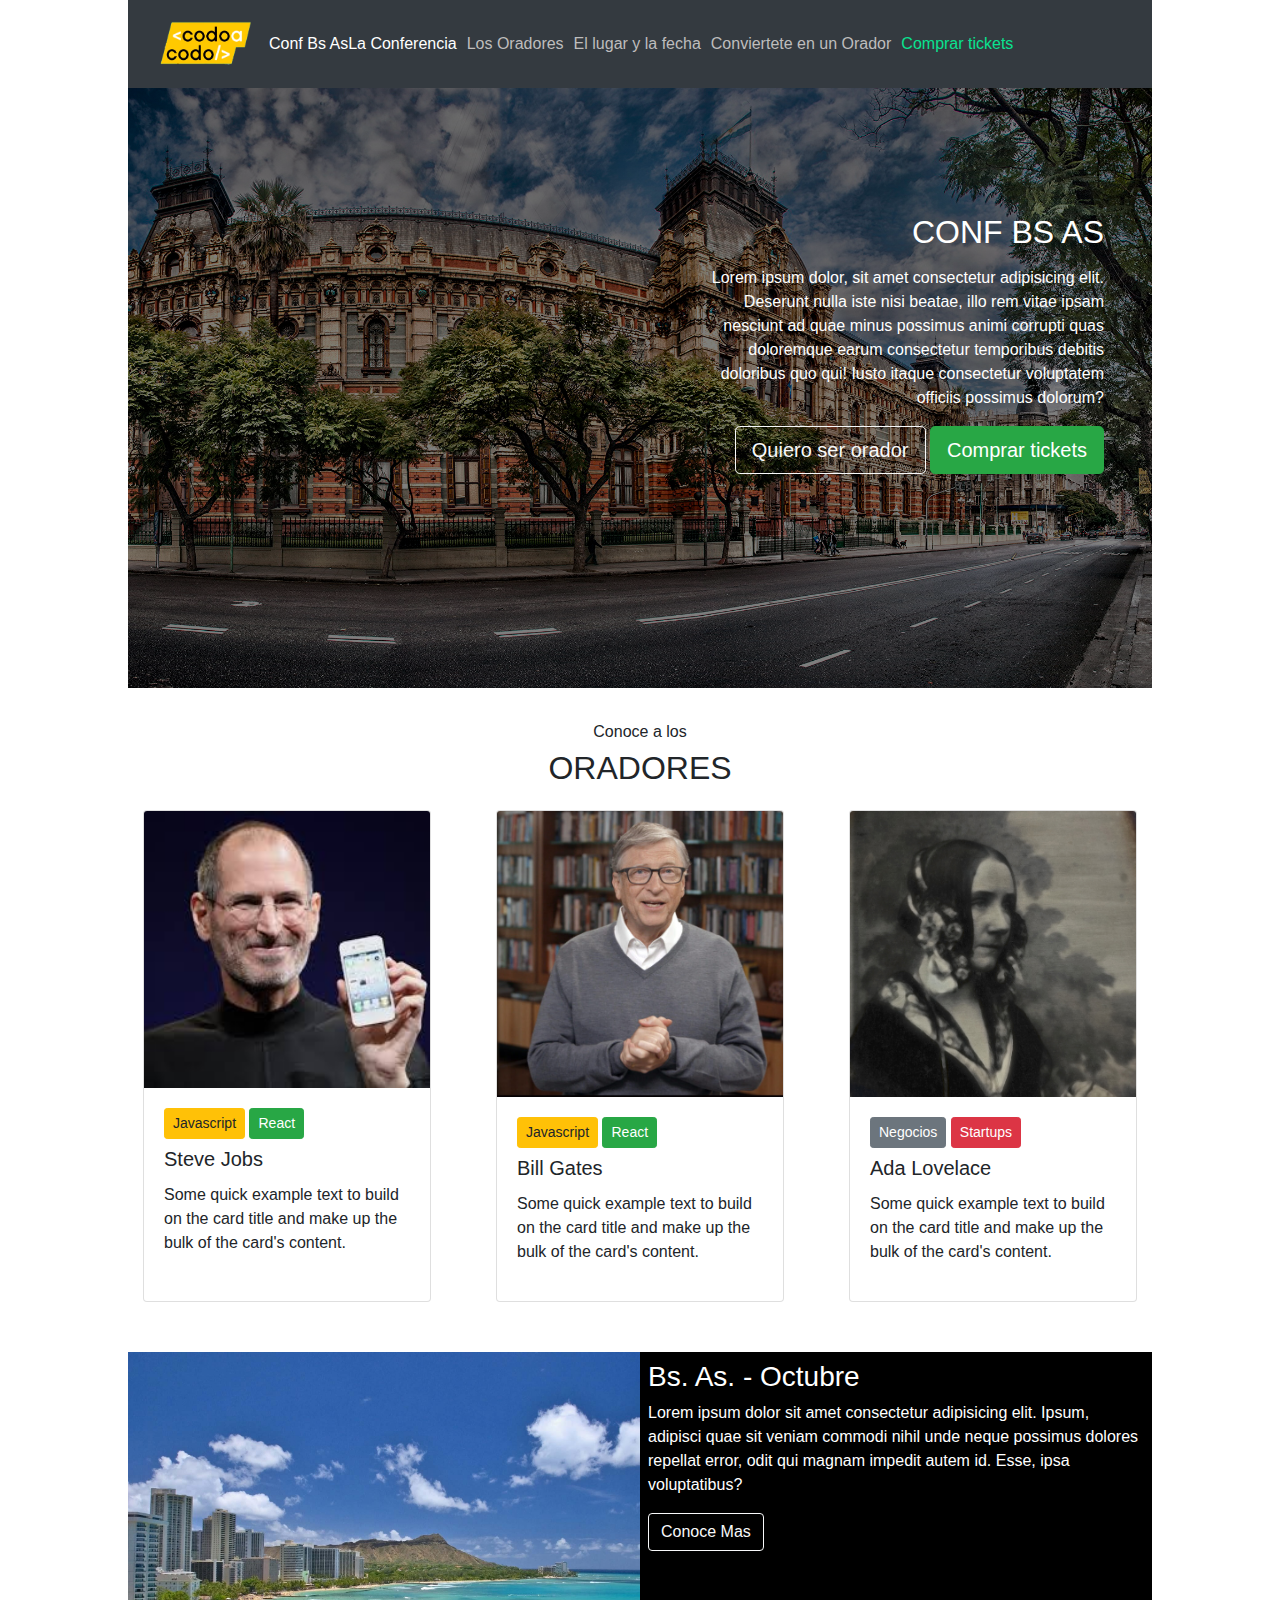
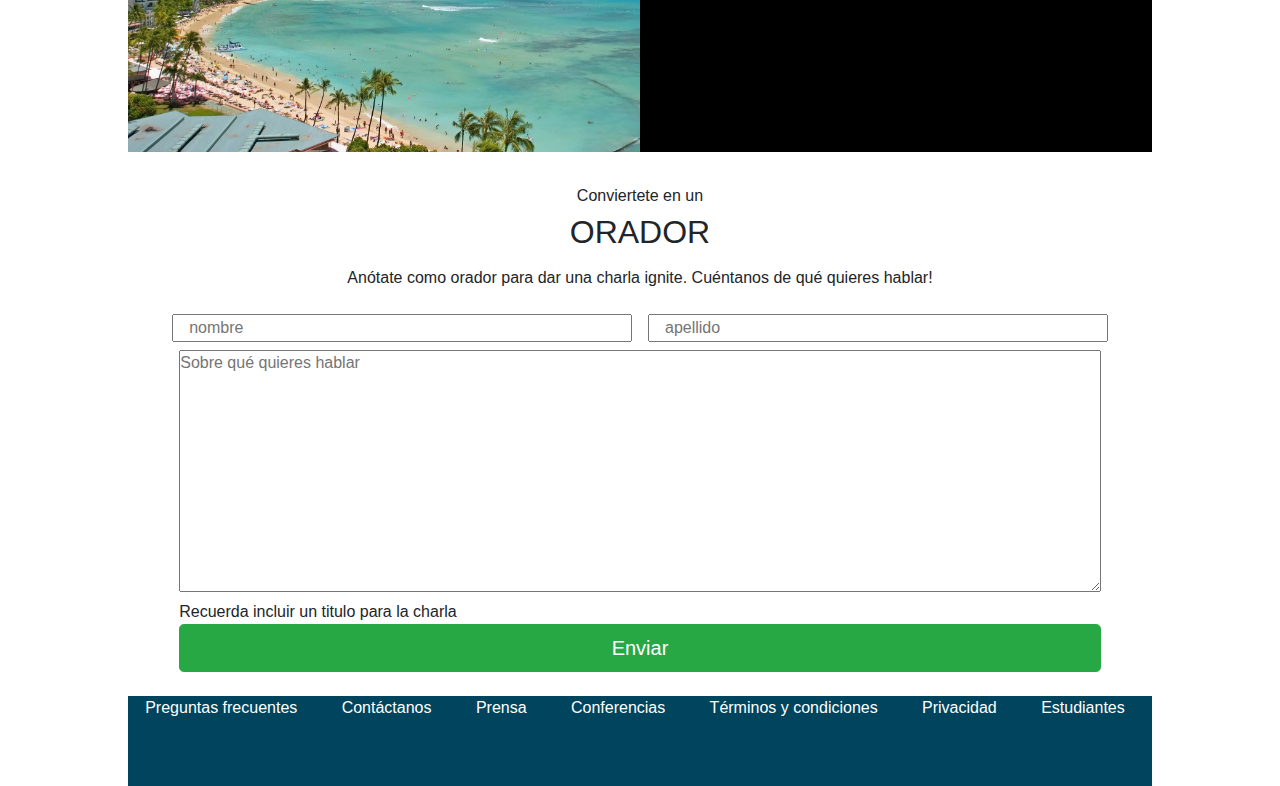
==== commit ad8dba6d: "menu navbar colapsable" ====
--- a/index.html
+++ b/index.html
@@ -1,5 +1,11 @@
 <!DOCTYPE html>
 <html lang="en">
+
+<!-- Ejercicio integrador 1, boostrap 
+Codo a Codo, comision 22578
+Segundo cuat. 2022
+Alejandro Agustin Mondelli -->
+
 <head>
     <meta charset="UTF-8">
     <meta http-equiv="X-UA-Compatible" content="IE=edge">
@@ -7,26 +13,42 @@
     <link rel="stylesheet" href="https://cdn.jsdelivr.net/npm/bootstrap@4.3.1/dist/css/bootstrap.min.css"
         integrity="sha384-ggOyR0iXCbMQv3Xipma34MD+dH/1fQ784/j6cY/iJTQUOhcWr7x9JvoRxT2MZw1T" crossorigin="anonymous">
     <link rel="stylesheet" href="./css/estilo.css">
-    <title>Document</title>
+    <title>Trabajo Practico integrador 1 - A. Mondelli</title>
+    <script src="https://code.jquery.com/jquery-3.3.1.slim.min.js"
+        integrity="sha384-q8i/X+965DzO0rT7abK41JStQIAqVgRVzpbzo5smXKp4YfRvH+8abtTE1Pi6jizo"
+        crossorigin="anonymous"></script>
+    <script src="https://cdn.jsdelivr.net/npm/popper.js@1.14.7/dist/umd/popper.min.js"
+        integrity="sha384-UO2eT0CpHqdSJQ6hJty5KVphtPhzWj9WO1clHTMGa3JDZwrnQq4sF86dIHNDz0W1"
+        crossorigin="anonymous"></script>
+    <script src="https://cdn.jsdelivr.net/npm/bootstrap@4.3.1/dist/js/bootstrap.min.js"
+        integrity="sha384-JjSmVgyd0p3pXB1rRibZUAYoIIy6OrQ6VrjIEaFf/nJGzIxFDsf4x0xIM+B07jRM"
+        crossorigin="anonymous"></script>
 </head>
 
 <body>
-    <nav>
+    <nav class="navbar navbar-expand-lg navbar-dark bg-dark">
         <img src="./media/codoacodo.png" alt="Logo Codo a Codo">
         <span id="titulo">Conf Bs As</span>
-        <ul>
-            <li>La Conferencia</li>
-            <li>Los Oradores</li>
-            <li>El lugar y la fecha</li>
-            <li>Conviertete en un Orador</li>
-            <li>Comprar tickets</li>
-        </ul>
+        <div class="collapse navbar-collapse" id="navbarNavAltMarkup">
+            <ul class="navbar-nav float-right">
+                <li class="nav-item dropdown">La Conferencia</li>
+                <li class="nav-item dropdown">Los Oradores</li>
+                <li class="nav-item dropdown">El lugar y la fecha</li>
+                <li class="nav-item dropdown">Conviertete en un Orador</li>
+                <li class="nav-item dropdown">Comprar tickets</li>
+            </ul>
+        </div>
+        <button class="navbar-toggler" type="button" data-toggle="collapse" data-target="#navbarNavAltMarkup"
+            aria-controls="navbarNavAltMarkup" aria-expanded="false" aria-label="Toggle navigation">
+            <span class="navbar-toggler-icon"></span>
+        </button>
     </nav>
     <main>
         <section id="seccion_1">
             <article>
                 <h2>Conf Bs As</h2>
-                <p>Lorem ipsum dolor, sit amet consectetur adipisicing elit. Deserunt nulla iste nisi beatae, illo rem vitae
+                <p>Lorem ipsum dolor, sit amet consectetur adipisicing elit. Deserunt nulla iste nisi beatae, illo rem
+                    vitae
                     ipsam nesciunt ad quae minus possimus animi corrupti quas doloremque earum consectetur temporibus
                     debitis doloribus quo qui! Iusto itaque consectetur voluptatem officiis possimus dolorum?</p>
                 <button class="btn btn-lg btn-outline-light">Quiero ser orador</button>
@@ -78,7 +100,8 @@
             <article id="playa"></article>
             <article id="texto">
                 <h3 class="m-2">Bs. As. - Octubre</h3>
-                <p class="m-2">Lorem ipsum dolor sit amet consectetur adipisicing elit. Ipsum, adipisci quae sit veniam commodi
+                <p class="m-2">Lorem ipsum dolor sit amet consectetur adipisicing elit. Ipsum, adipisci quae sit veniam
+                    commodi
                     nihil unde neque possimus dolores repellat error, odit qui magnam impedit autem id. Esse, ipsa
                     voluptatibus?</p>
                 <button class="btn btn-outline-light m-2">Conoce Mas</button>
@@ -100,7 +123,7 @@
             </form>
         </section>
     </main>
-    <footer>
+    <footer class="mt-4">
         <ul>
             <li>Preguntas frecuentes</li>
             <li>Contáctanos</li>
--- a/css/estilo.css
+++ b/css/estilo.css
@@ -42,8 +42,6 @@
 
 nav{
     min-height:var(--alto_nav);
-    background-color: var(--color_header);
-    position: relative;
 }
 
 #titulo {
@@ -52,7 +50,6 @@
 
 nav img, span, ul{
     vertical-align: middle;
-    display: inline;
 }
 
 nav img {
@@ -147,6 +144,12 @@
 
 #seccion_4 {
     min-height: 400px;
+    width: 90%;
+    margin: 0 auto 0 auto;
+}
+
+#seccion_4 form {
+    margin: 0 auto 0 auto;
 }
 
 #seccion_4 p{
@@ -180,7 +183,10 @@
 @media screen and (max-width: 1200px) {
     body{
         width: 100%;
-        background-color: #09e390;
+    }
+    
+    .card{
+        margin: 10px auto 0 auto;
     }
 
     #seccion_1 article{
@@ -190,20 +196,11 @@
     }
 }
 
-@media screen and (max-width: 500px) {
-    body{
-        background-color: #dce309;
-    }
-
+@media screen and (max-width: 700px) {
     #seccion_1 article{
         top: calc(var(--alto_seccion) / 8);
-        margin-right: 3rem;
-        width: 60%;
-        overflow: scroll;
-    }
-
-    .card{
-        margin: 10px auto 0 auto;
+        margin-right: 2rem;
+        width: 70%;
     }
 
     #seccion_3 {
@@ -226,14 +223,9 @@
 }
 
 @media screen and (max-width: 320px) {
-    body{
-        background-color: #09a9e3;
-    }
-
     nav{
         overflow: scroll;
     }
-
 
     #seccion_1{
         background-repeat: repeat;
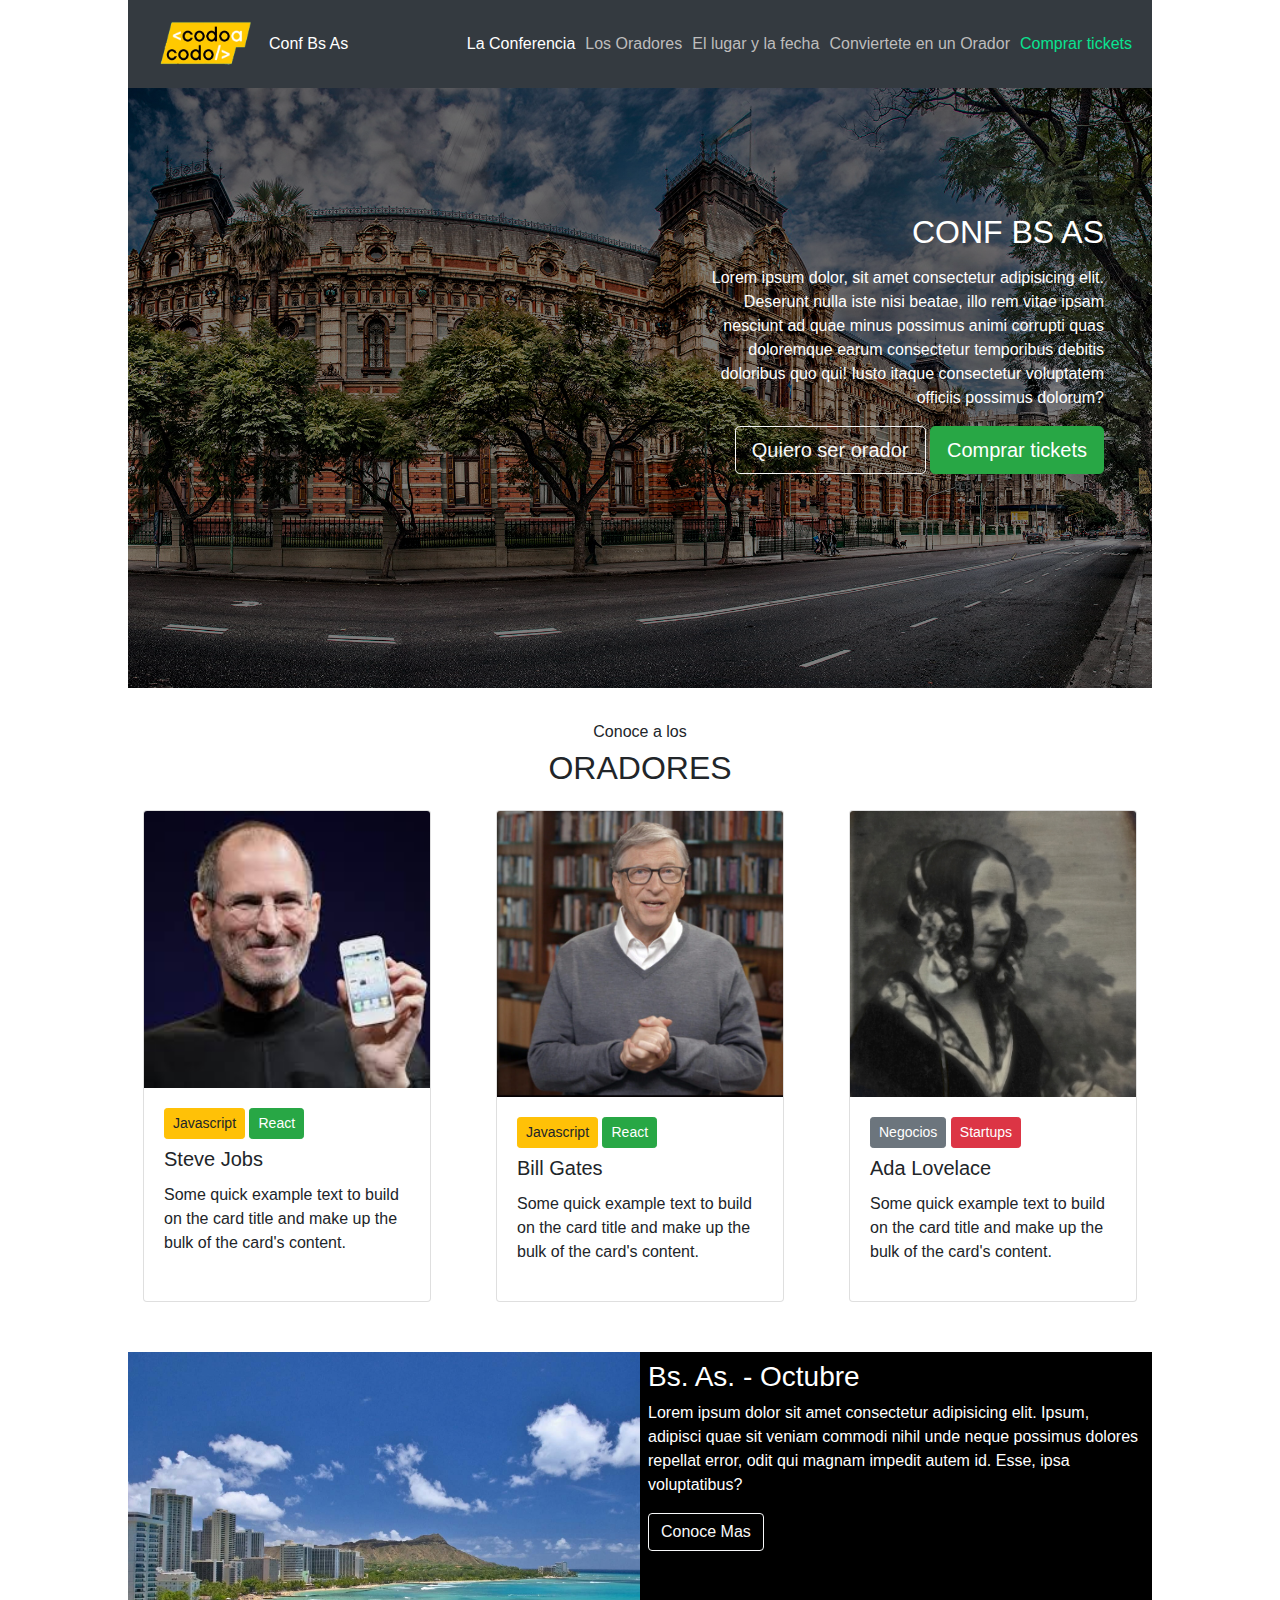
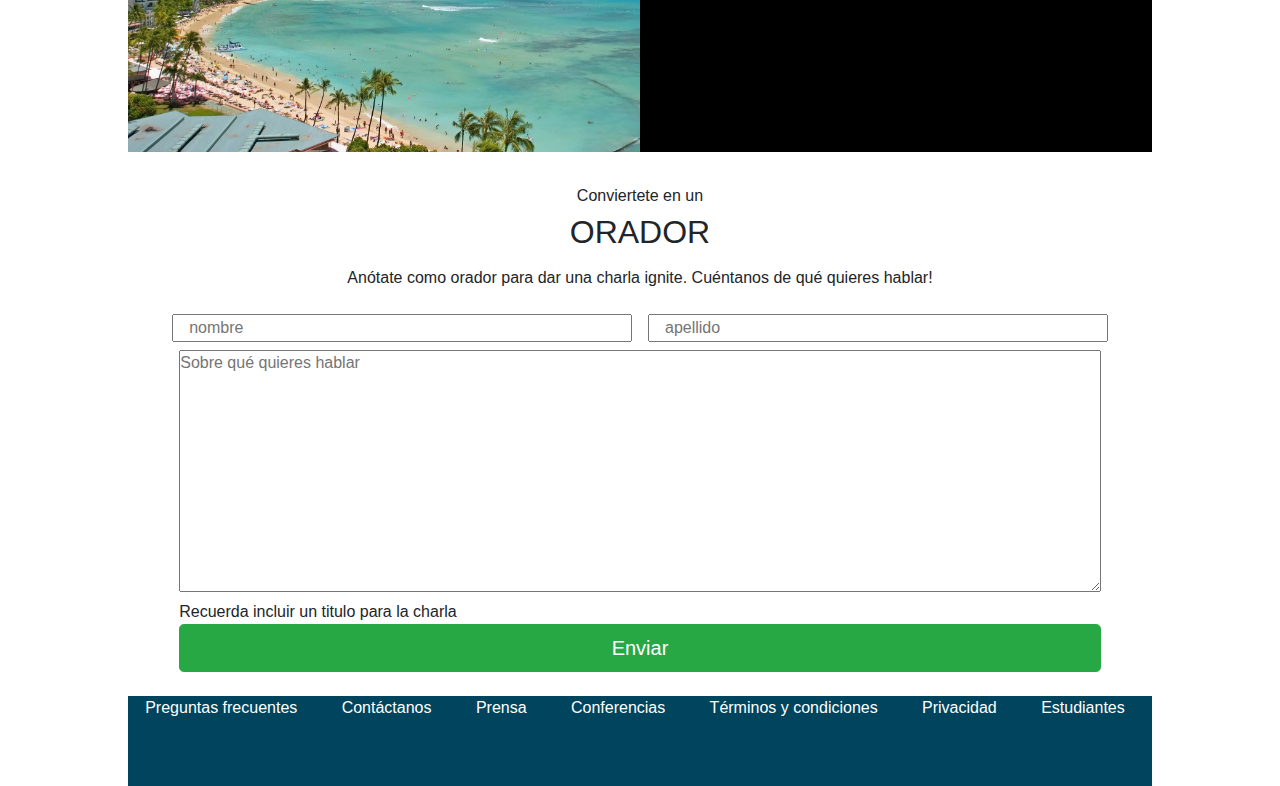
==== commit e085f74f: "correccion menu alineado a la derecha" ====
--- a/index.html
+++ b/index.html
@@ -29,8 +29,14 @@
     <nav class="navbar navbar-expand-lg navbar-dark bg-dark">
         <img src="./media/codoacodo.png" alt="Logo Codo a Codo">
         <span id="titulo">Conf Bs As</span>
+
+        <button class="navbar-toggler" type="button" data-toggle="collapse" data-target="#navbarNavAltMarkup"
+            aria-controls="navbarNavAltMarkup" aria-expanded="false" aria-label="Toggle navigation">
+            <span class="navbar-toggler-icon"></span>
+        </button>
+
         <div class="collapse navbar-collapse" id="navbarNavAltMarkup">
-            <ul class="navbar-nav float-right">
+            <ul class="navbar-nav">
                 <li class="nav-item dropdown">La Conferencia</li>
                 <li class="nav-item dropdown">Los Oradores</li>
                 <li class="nav-item dropdown">El lugar y la fecha</li>
@@ -38,10 +44,7 @@
                 <li class="nav-item dropdown">Comprar tickets</li>
             </ul>
         </div>
-        <button class="navbar-toggler" type="button" data-toggle="collapse" data-target="#navbarNavAltMarkup"
-            aria-controls="navbarNavAltMarkup" aria-expanded="false" aria-label="Toggle navigation">
-            <span class="navbar-toggler-icon"></span>
-        </button>
+
     </nav>
     <main>
         <section id="seccion_1">
--- a/css/estilo.css
+++ b/css/estilo.css
@@ -56,6 +56,11 @@
     width: 125px;
 }
 
+nav ul {
+    position: absolute;
+    right: 10px;
+}
+
 nav ul li{
     display: inline;
     color: var(--letra_gris_claro);
@@ -180,6 +185,14 @@
     display: inline-flex;
 }
 
+/* importante para que el menu flote a la derecha
+hasta que se transforma en menu hamburguesa*/
+@media screen and (max-width: 991px) {
+    nav ul {
+        position: relative;
+    }
+}
+
 @media screen and (max-width: 1200px) {
     body{
         width: 100%;
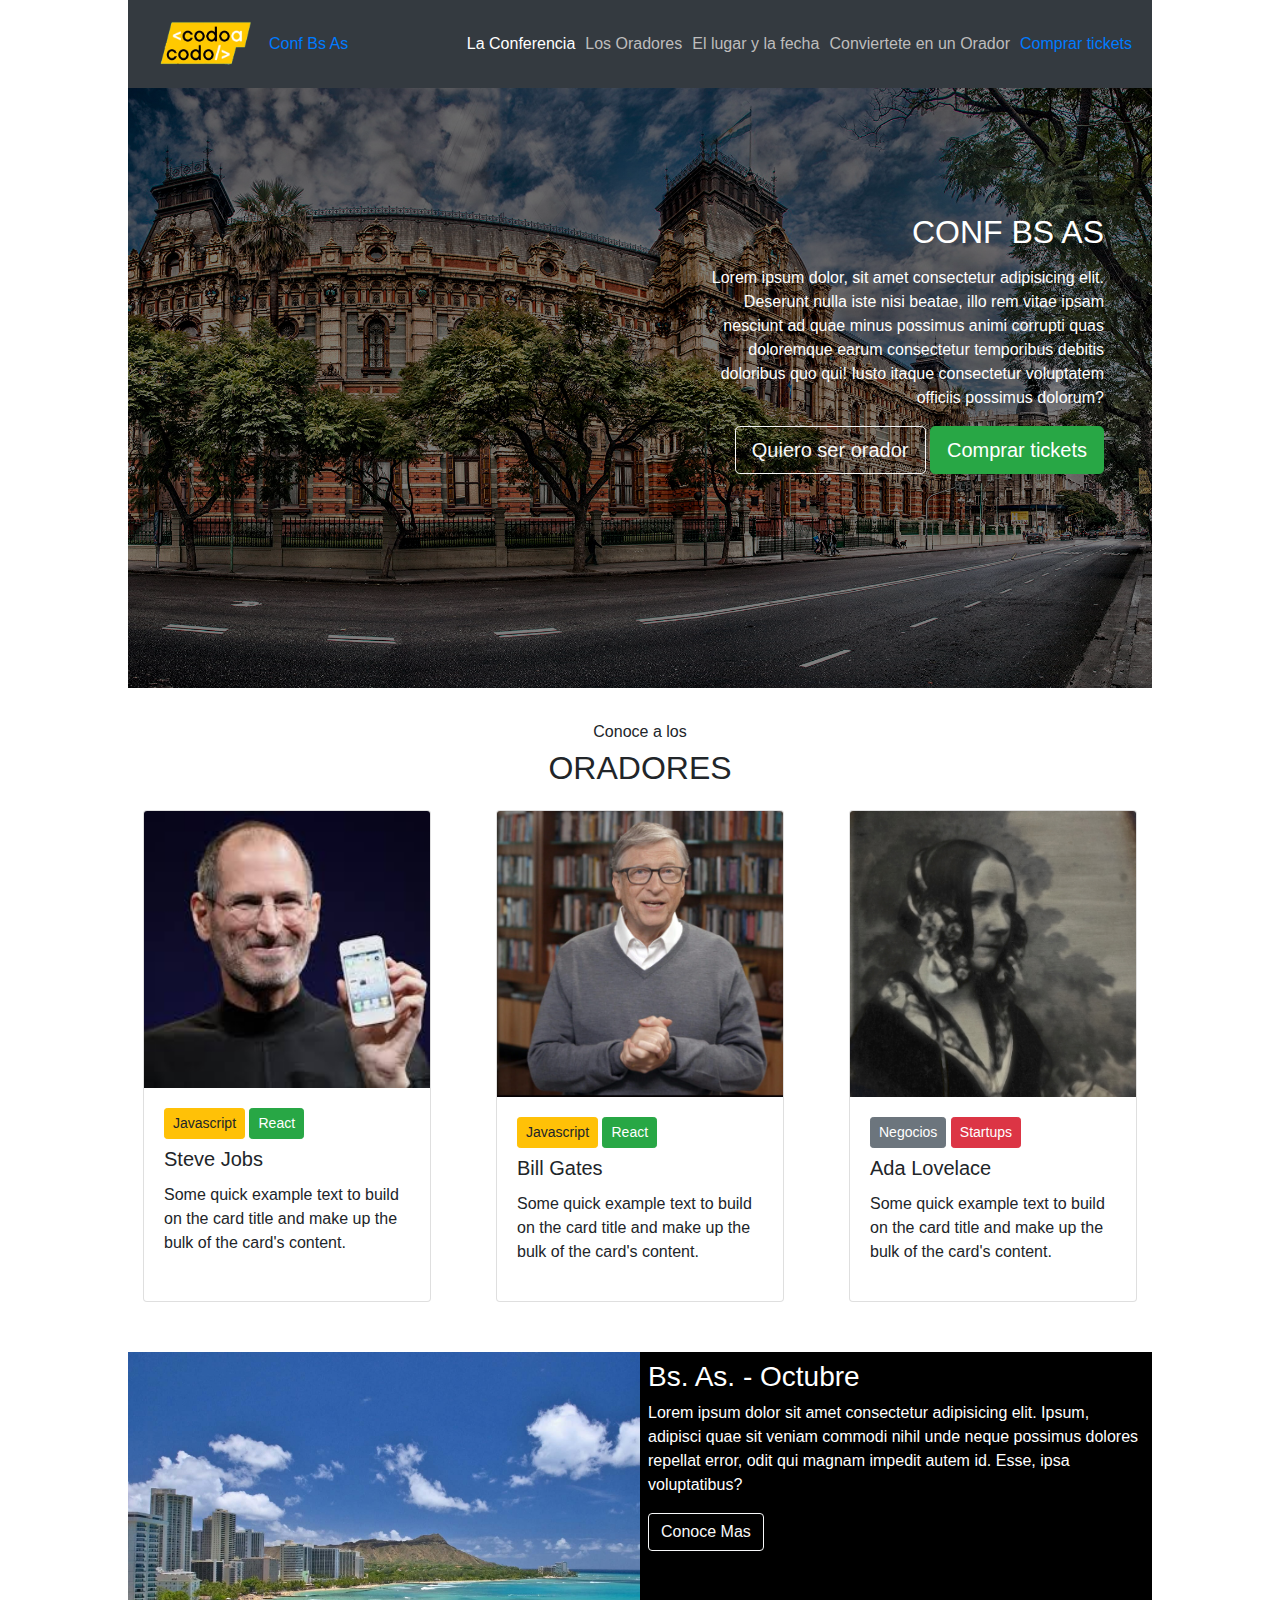
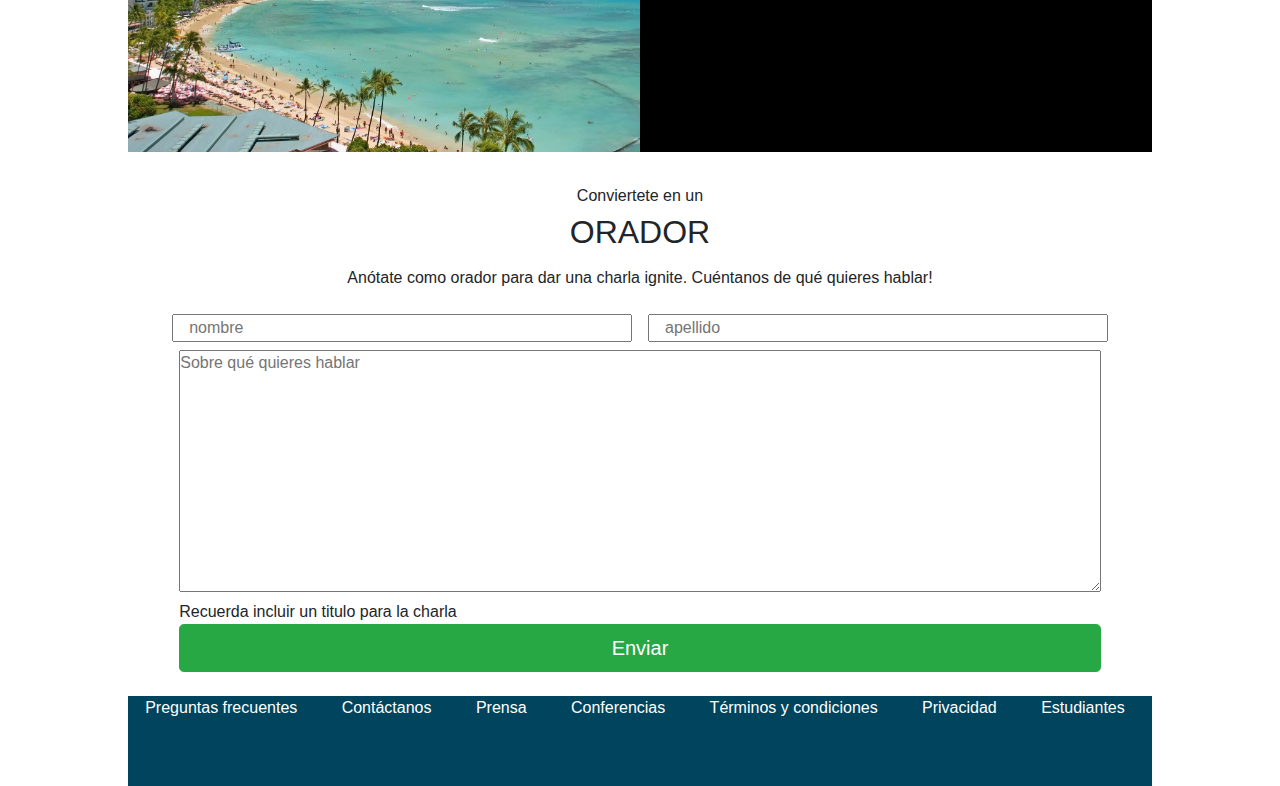
==== commit 9662ad5d: ""funcionalidad de ticket en JS"" ====
--- a/index.html
+++ b/index.html
@@ -28,7 +28,7 @@
 <body>
     <nav class="navbar navbar-expand-lg navbar-dark bg-dark">
         <img src="./media/codoacodo.png" alt="Logo Codo a Codo">
-        <span id="titulo">Conf Bs As</span>
+        <span id="titulo"><a href="./index.html">Conf Bs As</a></span>
 
         <button class="navbar-toggler" type="button" data-toggle="collapse" data-target="#navbarNavAltMarkup"
             aria-controls="navbarNavAltMarkup" aria-expanded="false" aria-label="Toggle navigation">
@@ -41,7 +41,7 @@
                 <li class="nav-item dropdown">Los Oradores</li>
                 <li class="nav-item dropdown">El lugar y la fecha</li>
                 <li class="nav-item dropdown">Conviertete en un Orador</li>
-                <li class="nav-item dropdown">Comprar tickets</li>
+                <li class="nav-item dropdown"><a href="tickets.html">Comprar tickets</a></li>
             </ul>
         </div>
 
